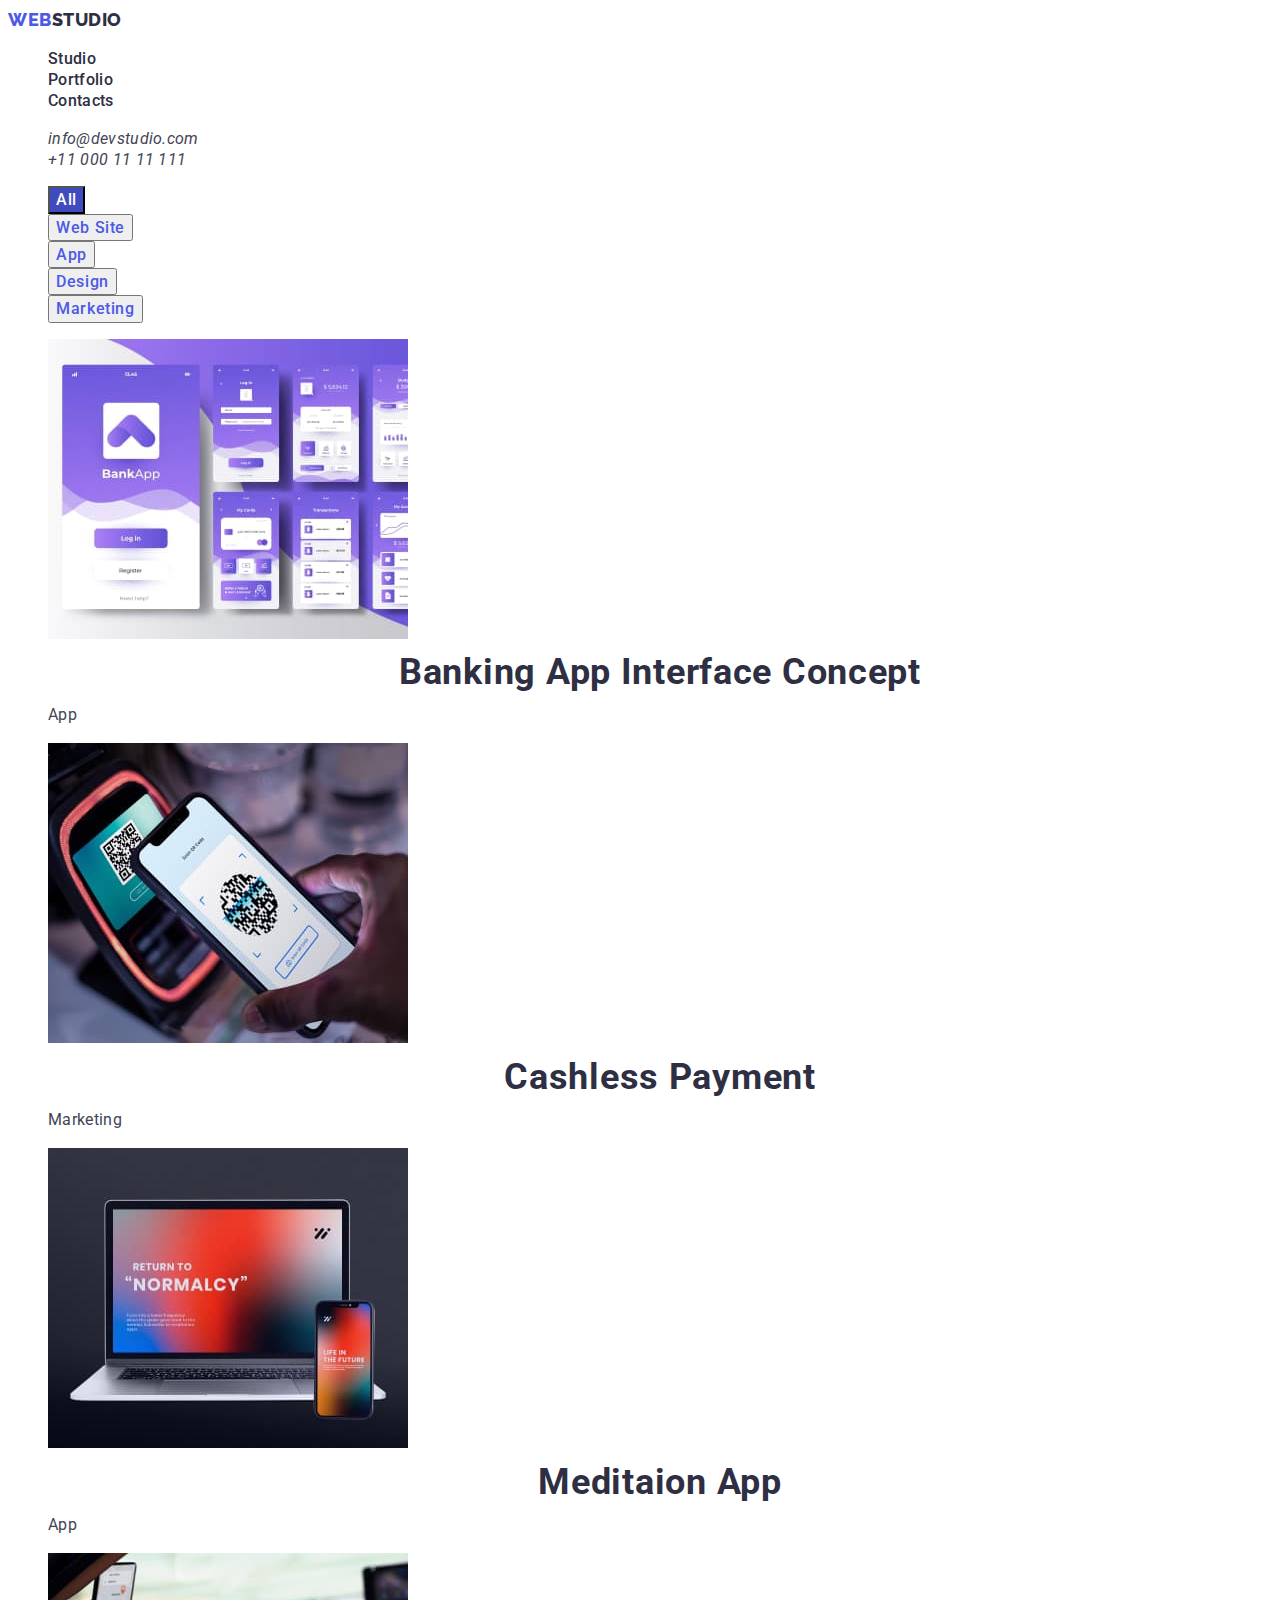
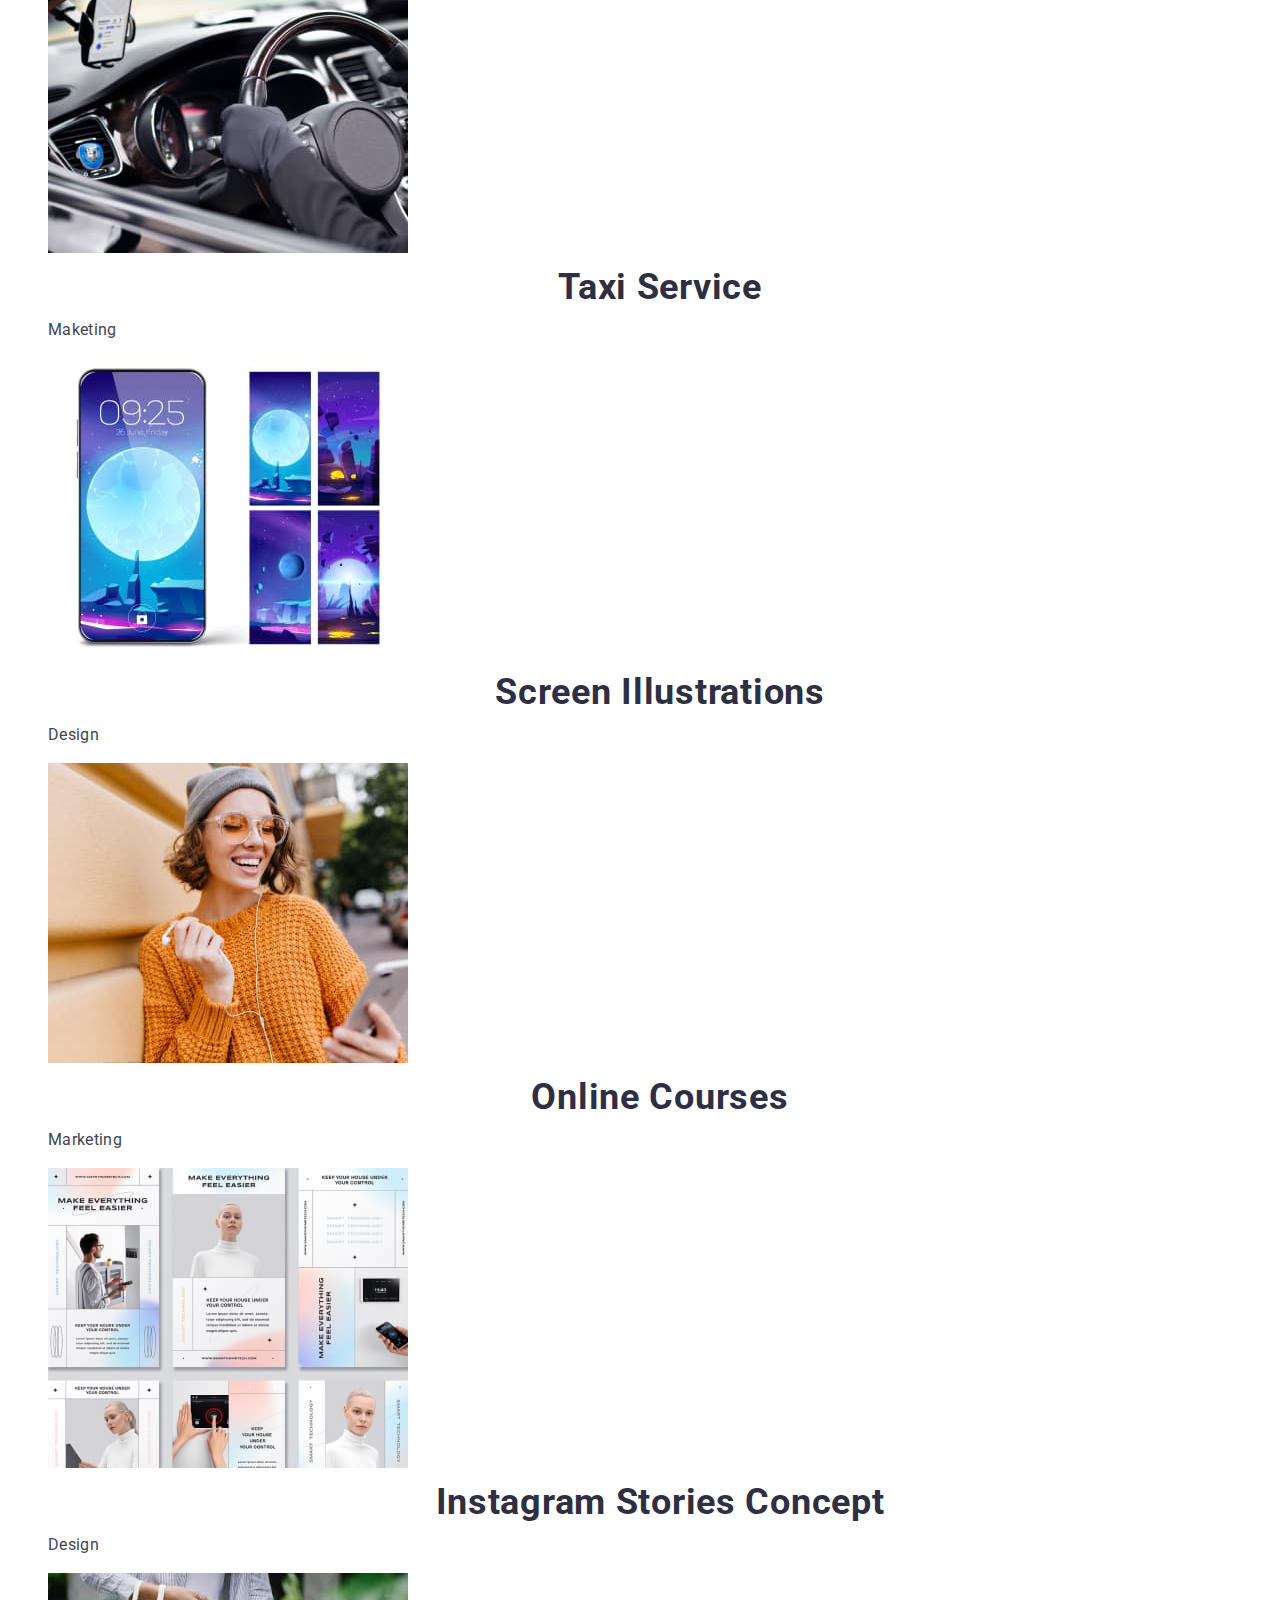
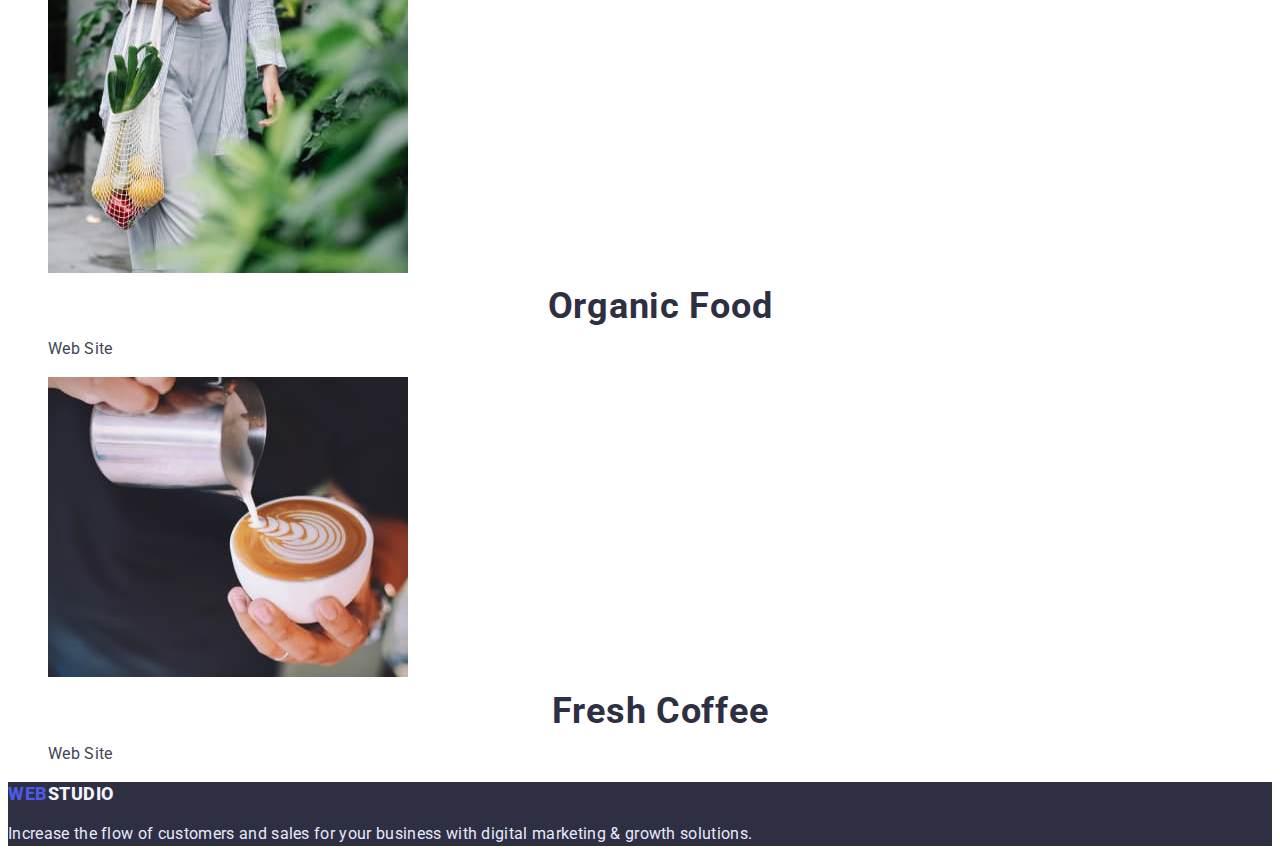
==== portfolio.html @ 2606a3cd "portfolio css" ====
<!DOCTYPE html>
<html lang="en">
<head>
    <meta charset="UTF-8">
    <meta http-equiv="X-UA-Compatible" content="IE=edge">
    <meta name="viewport" content="width=device-width, initial-scale=1.0">
    <link rel="preconnect" href="https://fonts.googleapis.com"> <link rel="preconnect" href="https://fonts.gstatic.com" crossorigin>
    <link href="https://fonts.googleapis.com/css2?family=Raleway:wght@800&family=Roboto:wght@400;500;700;900&display=swap" rel="stylesheet">
    <link rel="stylesheet" href="./css/styles.css">
    <title>Portfolio</title>
</head>
<body>
    <header class="header">
        <a href="./index.html" class="logo"><span class="accent">Web</span>Studio</a>
        <nav>
            <ul class="list">
                <li><a href="./index.html" class="header-nav">Studio</a></li>
                <li><a href="./portfolio.html" class="header-nav">Portfolio</a></li>
                <li><a href="./images/Contacts.jpg" class="header-nav">Contacts</a></li>
            </ul>
        </nav>
        <address>
            <ul class="list">
                <li><a href="mailto:info@devstudio.com" class="header-mail">info@devstudio.com</a></li>
                <li><a href="tel:+11(000)1111111" class="header-tel">+11 000 11 11 111</a></li>
            </ul>
        </address>
    </header>
    <main>
        <section class="hero">
            <h1 class="visually-hidden"> Portfolio of Webstudio </h1>
            <ul class="hero-list list">
                <li class="hero-item"><button type="button" class="list-button primary">All</button></li>
                <li class="hero-item"><button type="button" class="list-button">Web Site</button></li>
                <li class="hero-item"><button type="button" class="list-button">App</button></li>
                <li class="hero-item"><button type="button" class="list-button">Design</button></li>
                <li class="hero-item"><button type="button" class="list-button">Marketing</button></li>
            </ul>
            <ul class="services-list list">
                <li>
                    <img src="./images/banking.jpg" alt="Banking App" width="360">
                    <h2 class="services-title">Banking App Interface Concept</h2>
                    <p class="services-text">App</p>
                </li>
                <li>
                    <img src="./images/cashless.jpg" alt="Cashless Pay" width="360">
                    <h2 class="services-title">Cashless Payment</h2>
                    <p class="services-text">Marketing</p>
                </li>
                <li>
                    <img src="./images/meditaion.jpg" alt="Meditaion Application" width="360">
                    <h2 class="services-title">Meditaion App</h2>
                    <p class="services-text">App</p>
                </li>
                <li>
                    <img src="./images/taxi.jpg" alt="Taxi Serv" width="360">
                    <h2 class="services-title">Taxi Service</h2>
                    <p class="services-text">Maketing</p>
                </li>
                <li>
                    <img src="./images/screen.jpg" alt="Screen Pics" width="360">
                    <h2 class="services-title">Screen Illustrations</h2>
                    <p class="services-text">Design</p>
                </li>
                <li>
                    <img src="./images/online.jpg" alt="Online Courses" width="360">
                    <h2 class="services-title">Online Courses</h2>
                    <p class="services-text">Marketing</p>
                </li>
                <li>
                    <img src="./images/instagram.jpg" alt="Instagram Stories" width="360">
                    <h2 class="services-title">Instagram Stories Concept</h2>
                    <p class="services-text">Design</p>
                </li>
                <li>
                    <img src="./images/organic.jpg" alt="Organic Eat" width="360">
                    <h2 class="services-title">Organic Food</h2>
                    <p class="services-text">Web Site</p>
                </li>
                <li>
                    <img src="./images/fresh.jpg" alt="Hot Beverage" width="360">
                    <h2 class="services-title">Fresh Coffee</h2>
                    <p class="services-text">Web Site</p>
                </li>
            </ul>
        </section>
    </main>
    <footer class="footer">
        <a href="./index.html" class="logo-footer"><span class="accent">Web</span>Studio</a>
        <p class="footer-paragraph">Increase the flow of customers and sales for your business with digital marketing & growth solutions.</p>
    </footer>
</body>
</html>
---- css/styles.css ----
:root {
    --primary-text-color:#2E2F42;
    --title-text-color:#E7E9FC;
    --accent-color: #4D5AE5
}
body {font-family: 'Roboto', sans-serif;
    color: var(--primary-text-color);

}
/*Header*/
.logo {
    font-family: 'Raleway';
    font-style: normal;
    font-weight: 800;
    font-size: 18px;
    line-height: 1.33;
    letter-spacing: 0.03em;
    text-transform: uppercase;
    color:var(--primary-text-color);
}

.accent{
    color: var(--accent-color);
}

.logo {
    text-decoration: none;
}


.header-nav:hover, .header-nav:focus {
    color: var(--accent-color);
}

.header-nav {
    text-decoration: none;
}


.header-mail {
    text-decoration: none;
}

.header-mail:hover {
    color: #404BBF;
    ;
}

.header-tel{
    text-decoration: none;
}

.list {
    list-style: none;
}

.header-nav {
font-weight: 500;
font-size: 16px;
line-height: 1.33;
letter-spacing: 0.02em;
color: #2E2F42;
}

.header-mail {
    font-weight: 400;
    font-size: 16px;
    line-height: 1.33;
    letter-spacing: 0.02em;
    color: #434455;
}

.header-tel {
    font-weight: 400;
    font-size: 16px;
    line-height: 1.33;
    letter-spacing: 0.02em;
    color: #434455;
}

.list-button{
font-family: inherit;
font-weight: 500;
font-size: 16px;
line-height: 1.33;
letter-spacing: 0.04em;
color: var(--accent-color);
cursor: pointer;
}

.list-button.primary{
    color:#FFFFFF;
    background-color: #404BBF;
}

/*Section*/
.visually-hidden{
    position: absolute;
   white-space: nowrap;
   width: 1px;
   height: 1px;
   overflow: hidden;
   border: 0;
   padding: 0;
   clip: rect(0 0 0 0);
   clip-path: inset(50%);
   margin: -1px;
}

.services-title {
font-weight: 500;
font-size: 20px;
line-height: 1.2;
letter-spacing: 0.02em;
color: #2E2F42;
}

.services-text {
    font-size: 16px;
    line-height: 1.5;
    letter-spacing: 0.02em;
    color: #434455;
}

/*Footer*/
.footer {
background-color: #2E2F42;
}

.footer-paragraph {
font-size: 16px;
line-height: 1.5;
letter-spacing: 0.02em;
color: #E7E9FC;
}

.logo-footer{
    font-weight: 800;
    font-size: 18px;
    line-height: 1.33;
    letter-spacing: 0.03em;
    text-transform: uppercase;
    color:#F4F4FD;
}

.logo-footer{
    text-decoration: none;
}

.accent{
    color: var(--accent-color);
}

/*Main Page*/

.hero-title {
font-weight: 700;
font-size: 56px;
line-height: 1.07;
text-align: center;
letter-spacing: 0.02em;
color: #FFFFFF;
background-color: var(--primary-text-color);
}

.hero-button{
font-weight: 500;
font-size: 16px;
line-height: 1.5;
display: flex;
align-items: center;
letter-spacing: 0.04em;
color: #FFFFFF;
background-color: var(--accent-color);
cursor: pointer;
}

.hero-button:hover, .hero-button:focus{
    background-color: #404BBF;
}

.hero-sub-title{
    font-weight: 500;
    font-size: 20px;
    line-height: 1.2;
    letter-spacing: 0.02em;
}

.paragraph-title{
font-weight: 400;
font-size: 16px;
line-height: 1.5;
letter-spacing: 0.02em;
color: #434455;
}

.services-title {
font-weight: 700;
font-size: 36px;
line-height: 1.11px;
text-align: center;
letter-spacing: 0.02em;
text-transform: capitalize;
}

.team-title{
font-weight: 700;
font-size: 36px;
line-height: 1.11;
text-align: center;
letter-spacing: 0.02em;
text-transform: capitalize;
}

.team-list{
    background-color: #F4F4FD;
}

.team-item {
font-weight: 500;
font-size: 20px;
line-height: 1.2;
letter-spacing: 0.02em;
}

.team-position{
font-weight: 400;
font-size: 16px;
line-height: 1,5;
letter-spacing: 0.02em;
color: #434455;
}
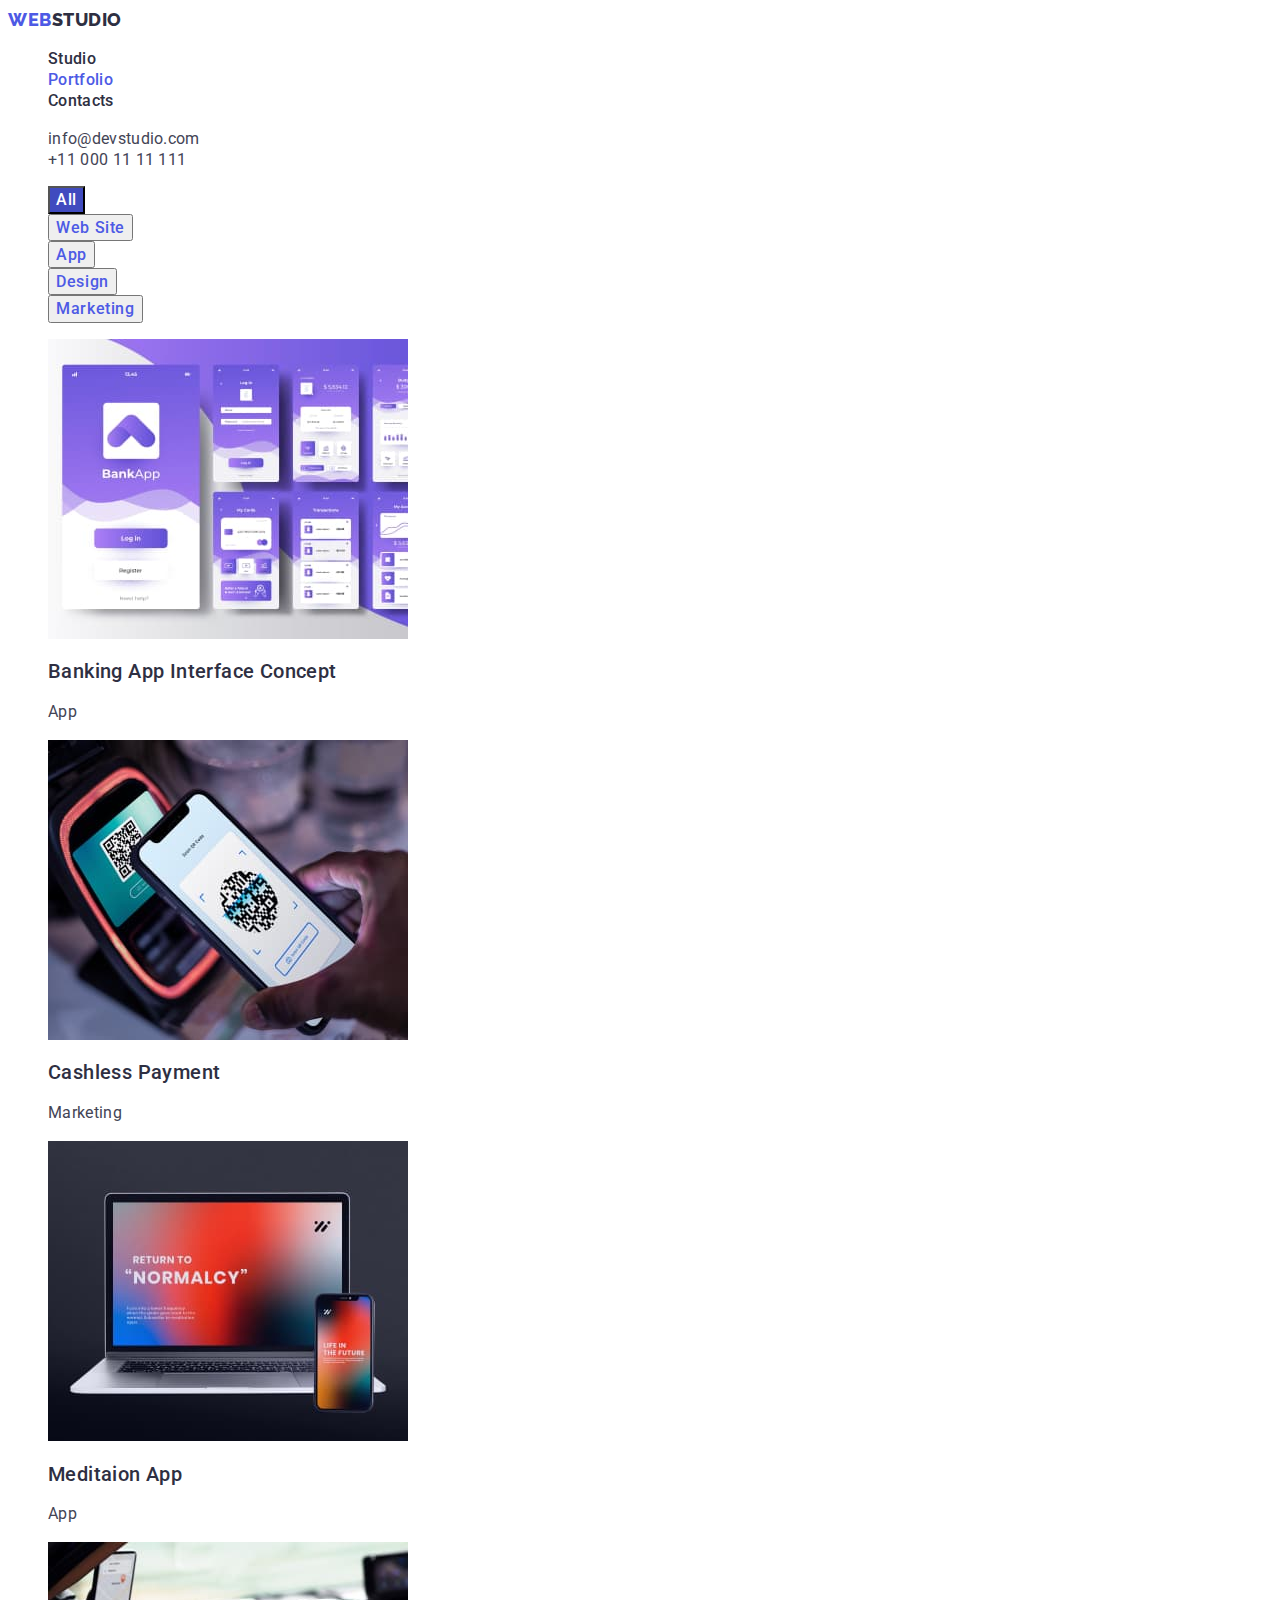
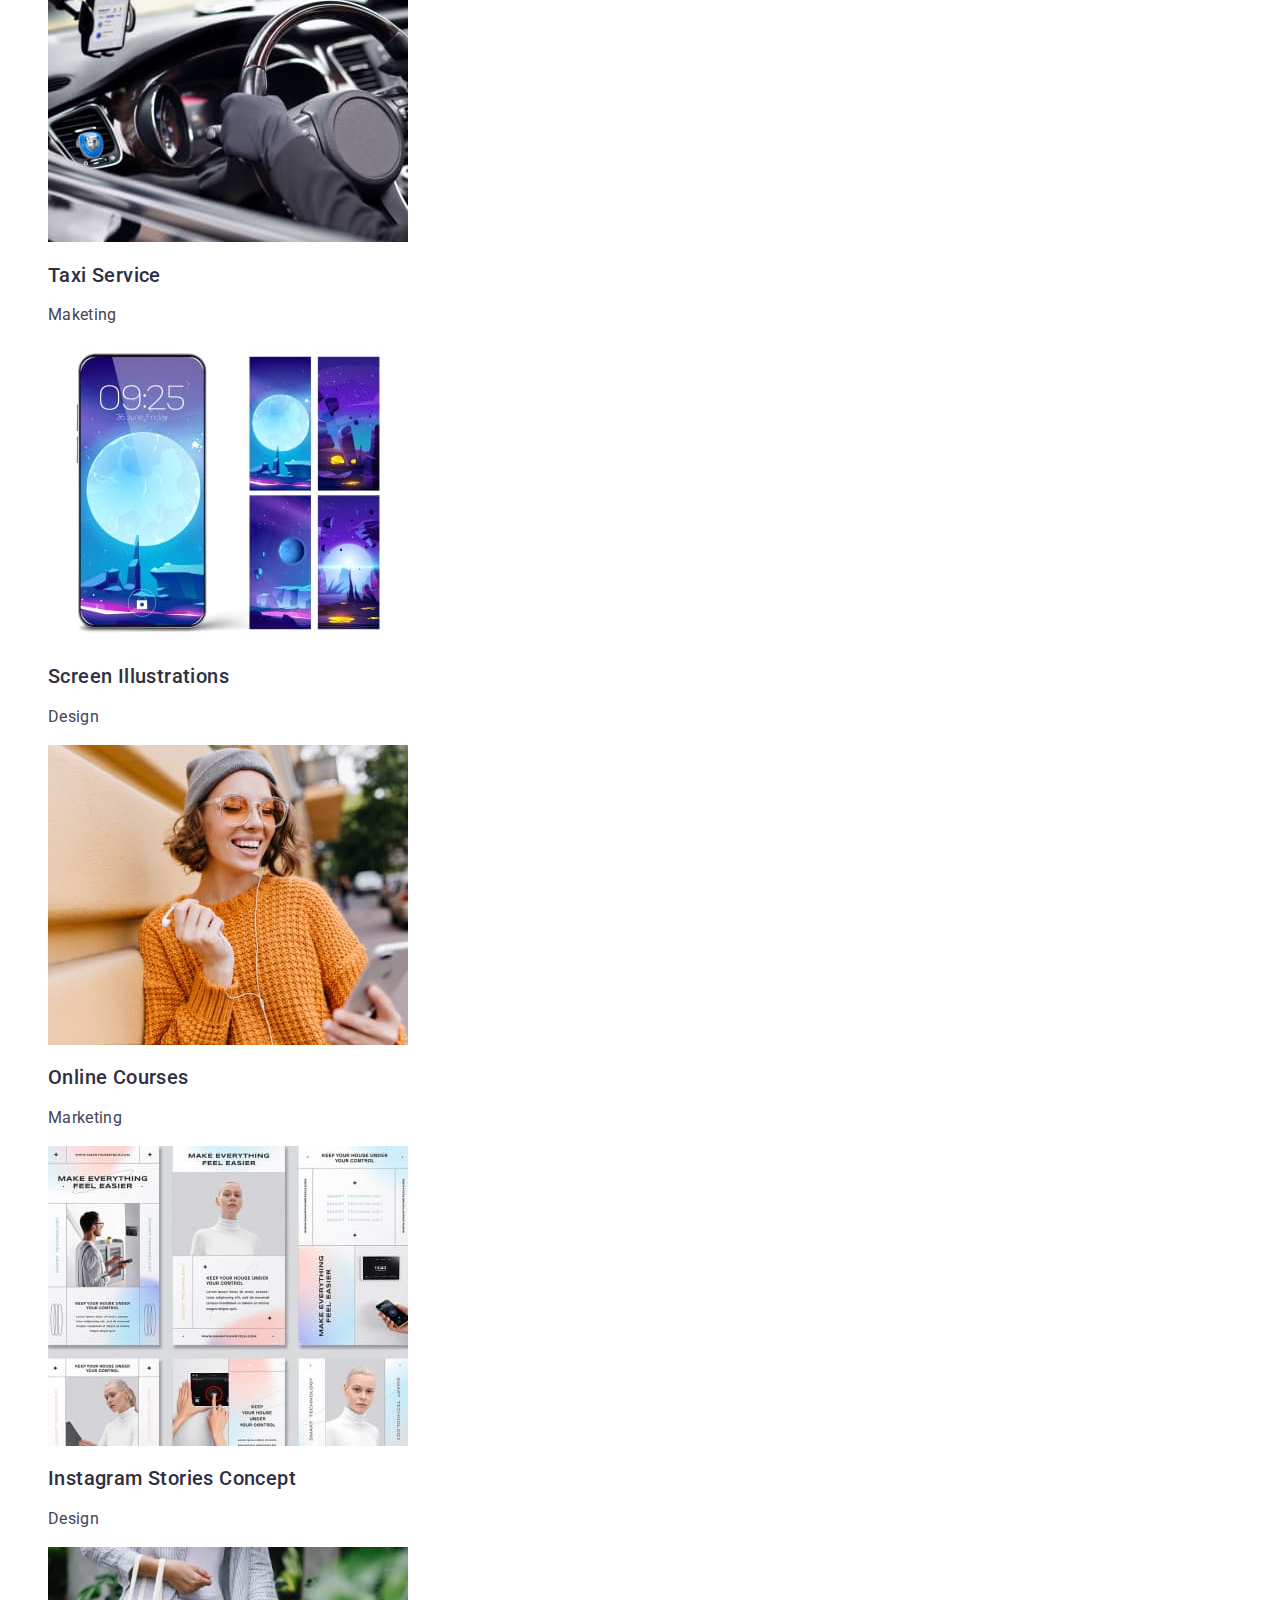
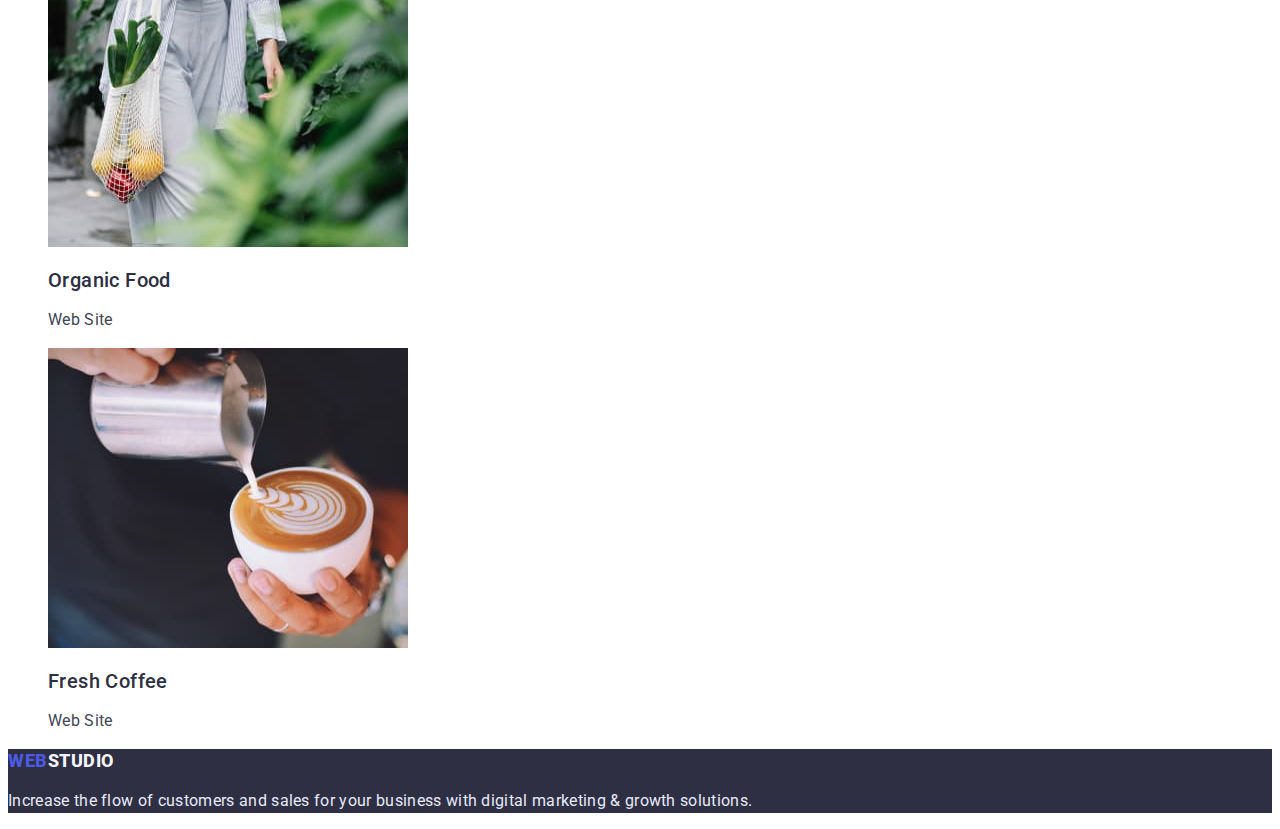
==== commit aa8885b8: "css upgraded" ====
--- a/portfolio.html
+++ b/portfolio.html
@@ -15,7 +15,7 @@
         <nav>
             <ul class="list">
                 <li><a href="./index.html" class="header-nav">Studio</a></li>
-                <li><a href="./portfolio.html" class="header-nav">Portfolio</a></li>
+                <li><a href="./portfolio.html" class="header-nav current">Portfolio</a></li>
                 <li><a href="./images/Contacts.jpg" class="header-nav">Contacts</a></li>
             </ul>
         </nav>
--- a/css/styles.css
+++ b/css/styles.css
@@ -1,7 +1,12 @@
 :root {
     --primary-text-color:#2E2F42;
     --title-text-color:#E7E9FC;
-    --accent-color: #4D5AE5
+    --accent-color: #4D5AE5;
+    --paragraph-text-color: #434455;
+    --primary-button-color: #404BBF;
+    --hero-text-color: #FFFFFF;
+    --team-background-color: #F4F4FD;
+
 }
 body {font-family: 'Roboto', sans-serif;
     color: var(--primary-text-color);
@@ -41,8 +46,8 @@
     text-decoration: none;
 }
 
-.header-mail:hover {
-    color: #404BBF;
+.header-mail:hover, .header-mail:focus {
+    color: var(--accent-color);
     ;
 }
 
@@ -59,23 +64,27 @@
 font-size: 16px;
 line-height: 1.33;
 letter-spacing: 0.02em;
-color: #2E2F42;
+color:var(--primary-text-color);
+}
+
+.header-nav.current{
+    color: var(--accent-color);
 }
 
 .header-mail {
-    font-weight: 400;
+    font-style: normal;
     font-size: 16px;
     line-height: 1.33;
     letter-spacing: 0.02em;
-    color: #434455;
+    color: var(--paragraph-text-color);
 }
 
 .header-tel {
-    font-weight: 400;
+    font-style: normal;
     font-size: 16px;
     line-height: 1.33;
     letter-spacing: 0.02em;
-    color: #434455;
+    color: var(--paragraph-text-color);
 }
 
 .list-button{
@@ -88,10 +97,17 @@
 cursor: pointer;
 }
 
+.list-button:hover, .list-button:focus{
+    background-color: var(--accent-color);
+    color:var(--hero-text-color) ;
+}
+
 .list-button.primary{
-    color:#FFFFFF;
-    background-color: #404BBF;
-}
+    color:var(--hero-text-color);
+    background-color: var(--primary-button-color);
+}
+
+
 
 /*Section*/
 .visually-hidden{
@@ -112,26 +128,26 @@
 font-size: 20px;
 line-height: 1.2;
 letter-spacing: 0.02em;
-color: #2E2F42;
+color:var(--primary-text-color);
 }
 
 .services-text {
     font-size: 16px;
     line-height: 1.5;
     letter-spacing: 0.02em;
-    color: #434455;
+    color: var(--paragraph-text-color);
 }
 
 /*Footer*/
 .footer {
-background-color: #2E2F42;
+background-color: var(--primary-text-color);
 }
 
 .footer-paragraph {
 font-size: 16px;
 line-height: 1.5;
 letter-spacing: 0.02em;
-color: #E7E9FC;
+color: var(--title-text-color);
 }
 
 .logo-footer{
@@ -140,7 +156,7 @@
     line-height: 1.33;
     letter-spacing: 0.03em;
     text-transform: uppercase;
-    color:#F4F4FD;
+    color:var(--team-background-color);
 }
 
 .logo-footer{
@@ -153,30 +169,30 @@
 
 /*Main Page*/
 
-.hero-title {
-font-weight: 700;
-font-size: 56px;
+.hero-title
+{font-size: 56px;
 line-height: 1.07;
 text-align: center;
 letter-spacing: 0.02em;
-color: #FFFFFF;
+color: var(--hero-text-color);
 background-color: var(--primary-text-color);
 }
 
 .hero-button{
+font-family: inherit;
 font-weight: 500;
 font-size: 16px;
 line-height: 1.5;
 display: flex;
 align-items: center;
 letter-spacing: 0.04em;
-color: #FFFFFF;
+color: var(--hero-text-color);
 background-color: var(--accent-color);
 cursor: pointer;
 }
 
 .hero-button:hover, .hero-button:focus{
-    background-color: #404BBF;
+    background-color: var(--primary-button-color);
 }
 
 .hero-sub-title{
@@ -191,20 +207,19 @@
 font-size: 16px;
 line-height: 1.5;
 letter-spacing: 0.02em;
-color: #434455;
+color: var(--paragraph-text-color);
 }
 
 .services-title {
-font-weight: 700;
-font-size: 36px;
-line-height: 1.11px;
-text-align: center;
-letter-spacing: 0.02em;
-text-transform: capitalize;
+    font-weight: 500;
+    font-size: 20px;
+    line-height: 1.2;
+    letter-spacing: 0.02em;
+    color: var(--primary-text-color);
 }
 
 .team-title{
-font-weight: 700;
+
 font-size: 36px;
 line-height: 1.11;
 text-align: center;
@@ -213,7 +228,7 @@
 }
 
 .team-list{
-    background-color: #F4F4FD;
+    background-color: var(--team-background-color);
 }
 
 .team-item {
@@ -224,9 +239,9 @@
 }
 
 .team-position{
-font-weight: 400;
+
 font-size: 16px;
 line-height: 1,5;
 letter-spacing: 0.02em;
-color: #434455;
+color: var(--paragraph-text-color);
 }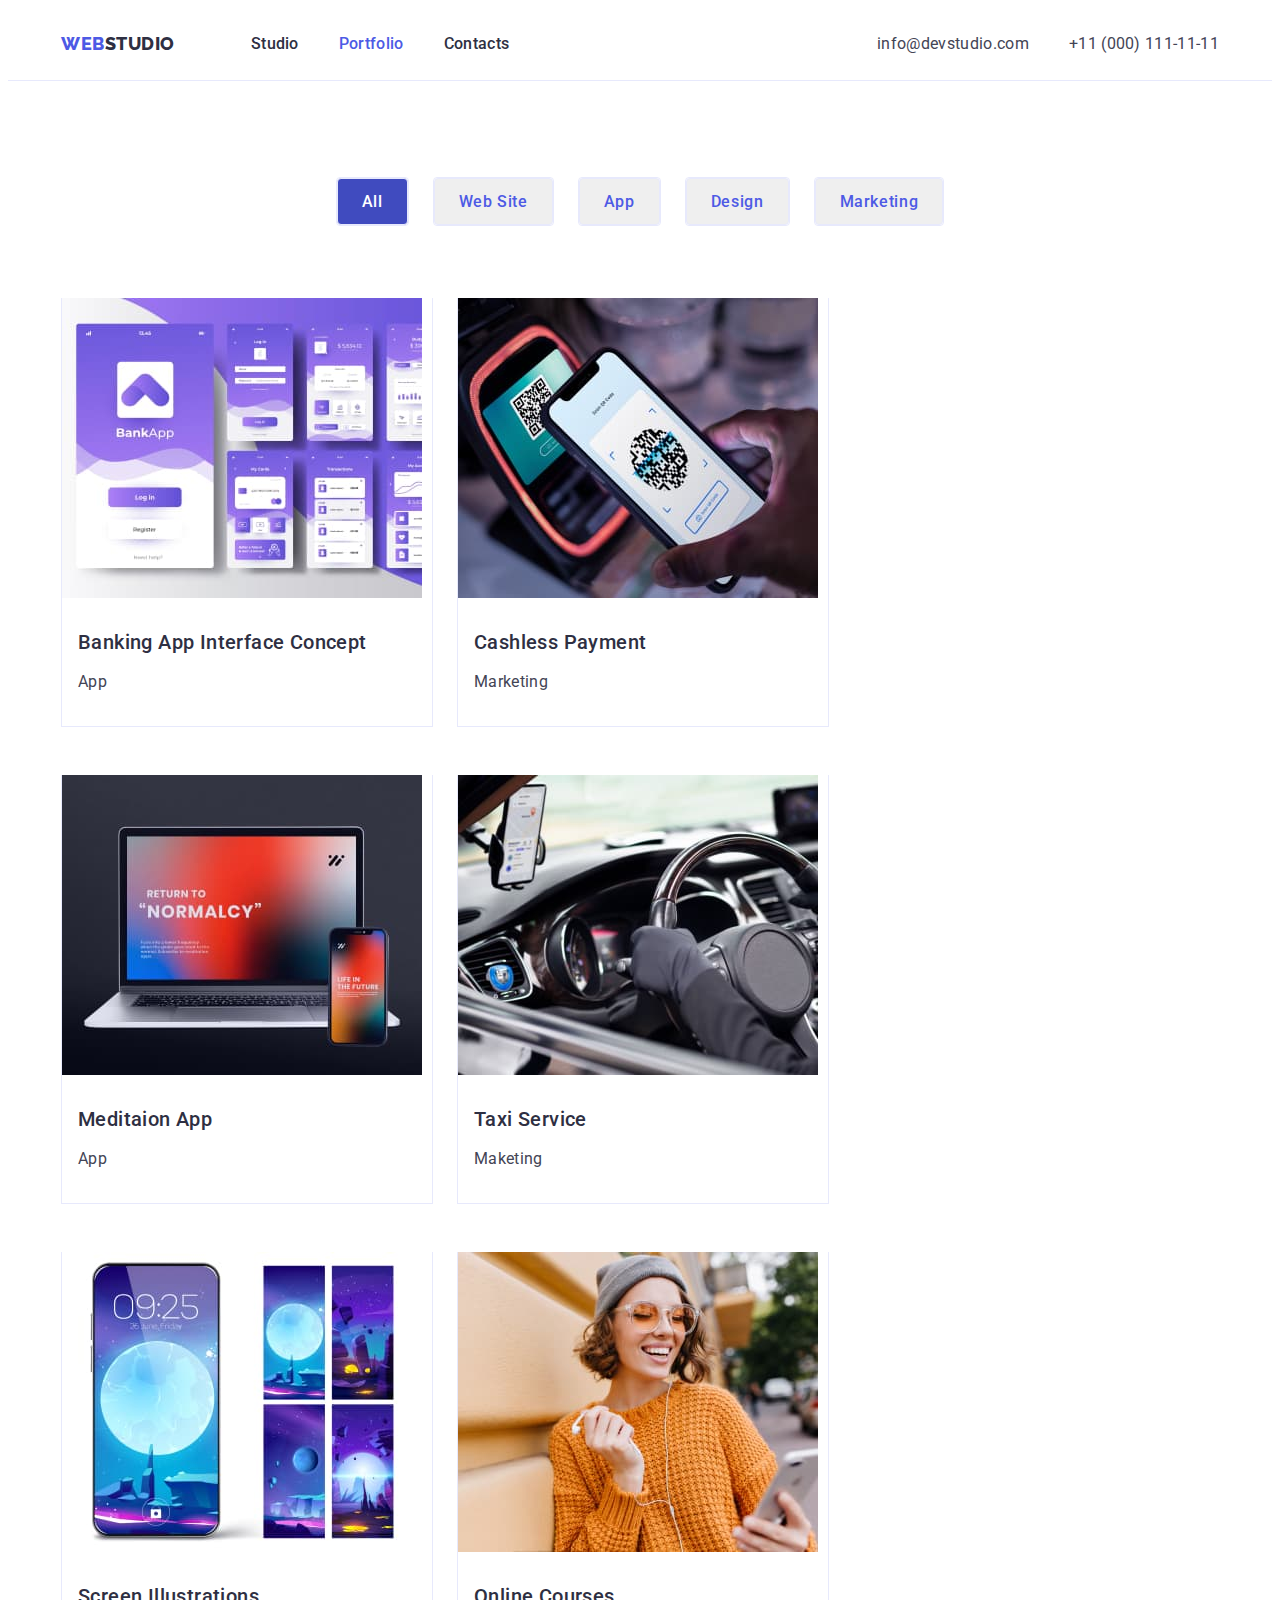
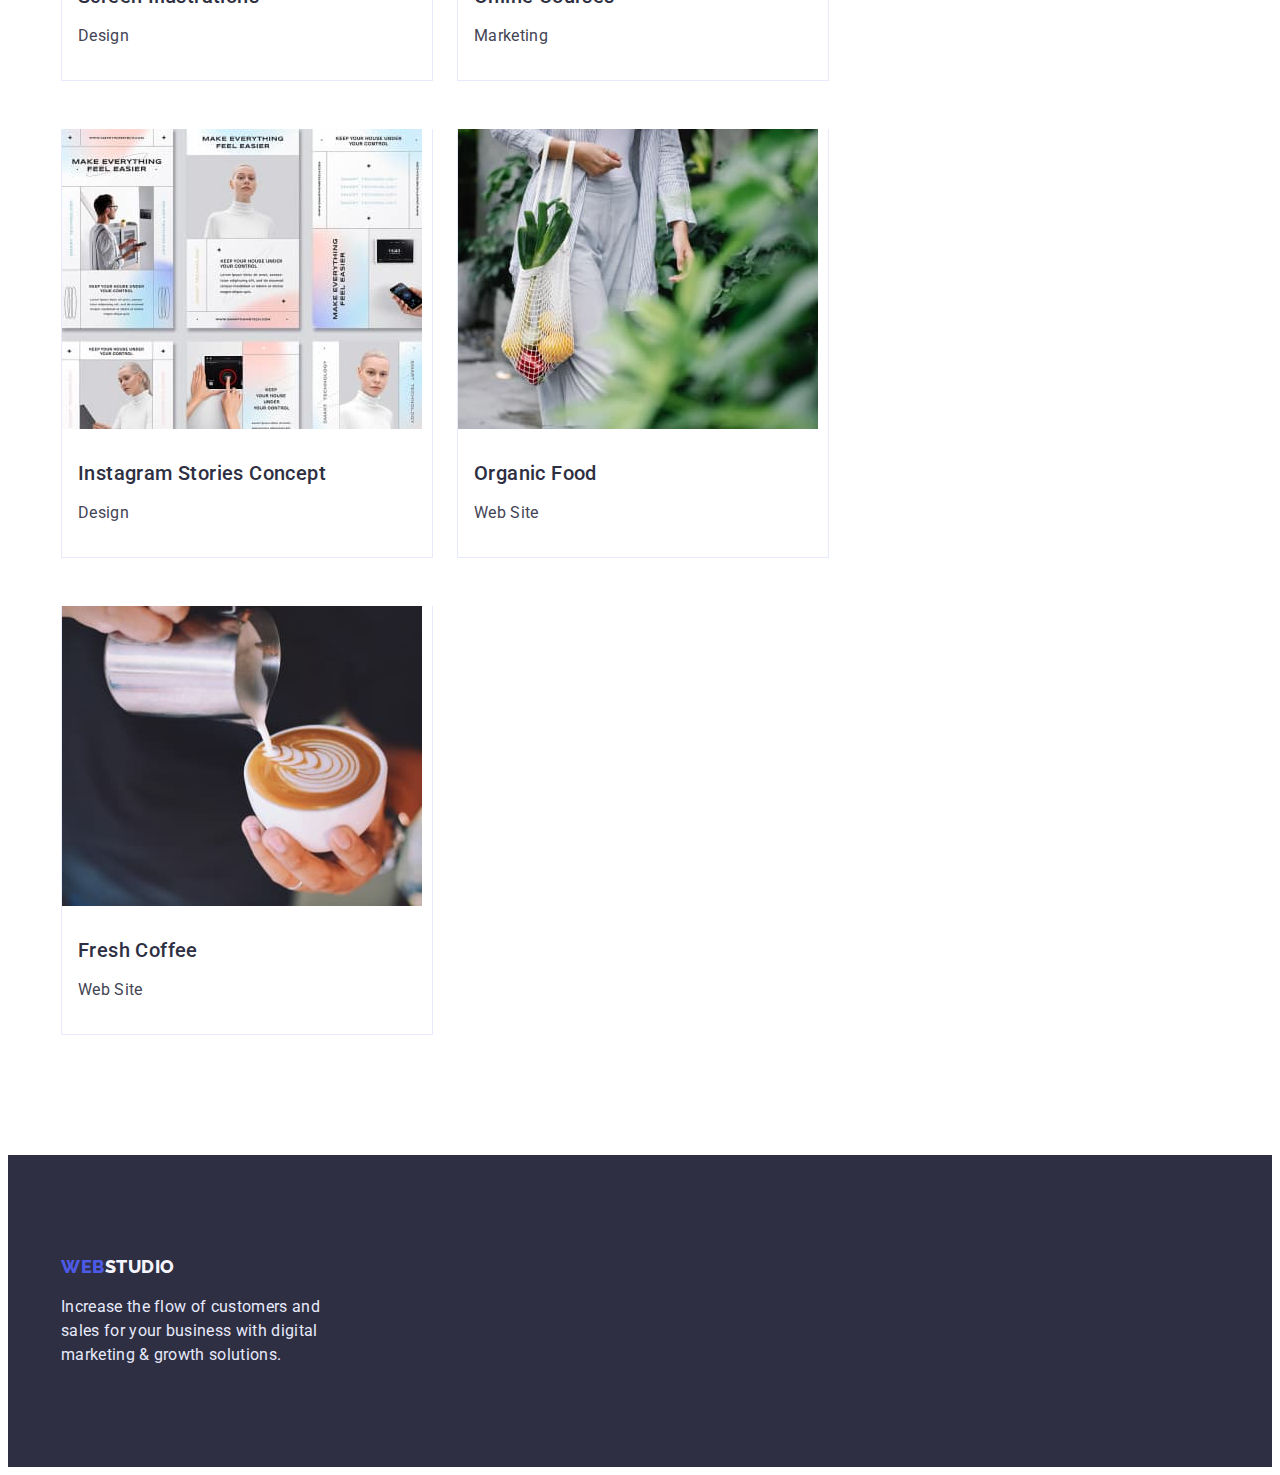
==== commit 1d7ab195: "updated sizes 2.0" ====
--- a/portfolio.html
+++ b/portfolio.html
@@ -6,28 +6,32 @@
     <meta name="viewport" content="width=device-width, initial-scale=1.0">
     <link rel="preconnect" href="https://fonts.googleapis.com"> <link rel="preconnect" href="https://fonts.gstatic.com" crossorigin>
     <link href="https://fonts.googleapis.com/css2?family=Raleway:wght@800&family=Roboto:wght@400;500;700;900&display=swap" rel="stylesheet">
+    <link rel="stylesheet" href="https://cdnjs.cloudflare.com/ajax/libs/modern-normalize/1.1.0/modern-normalize.min.css" integrity="sha512-wpPYUAdjBVSE4KJnH1VR1HeZfpl1ub8YT/NKx4PuQ5NmX2tKuGu6U/JRp5y+Y8XG2tV+wKQpNHVUX03MfMFn9Q==" crossorigin="anonymous" referrerpolicy="no-referrer" />
     <link rel="stylesheet" href="./css/styles.css">
     <title>Portfolio</title>
 </head>
 <body>
     <header class="header">
+        <div class="container container-nav">
         <a href="./index.html" class="logo"><span class="accent">Web</span>Studio</a>
-        <nav>
-            <ul class="list">
+        <nav class="header-navigation">
+            <ul class="list nav-list">
                 <li><a href="./index.html" class="header-nav">Studio</a></li>
                 <li><a href="./portfolio.html" class="header-nav current">Portfolio</a></li>
                 <li><a href="./images/Contacts.jpg" class="header-nav">Contacts</a></li>
             </ul>
         </nav>
         <address>
-            <ul class="list">
+            <ul class="list address-list">
                 <li><a href="mailto:info@devstudio.com" class="header-mail">info@devstudio.com</a></li>
-                <li><a href="tel:+11(000)1111111" class="header-tel">+11 000 11 11 111</a></li>
+                <li><a href="tel:+11(000)1111111" class="header-tel">+11 (000) 111-11-11</a></li>
             </ul>
         </address>
+        </div>
     </header>
     <main>
         <section class="hero">
+            <div class="container">
             <h1 class="visually-hidden"> Portfolio of Webstudio </h1>
             <ul class="hero-list list">
                 <li class="hero-item"><button type="button" class="list-button primary">All</button></li>
@@ -37,57 +41,80 @@
                 <li class="hero-item"><button type="button" class="list-button">Marketing</button></li>
             </ul>
             <ul class="services-list list">
-                <li>
+                <li class="services-item">
                     <img src="./images/banking.jpg" alt="Banking App" width="360">
-                    <h2 class="services-title">Banking App Interface Concept</h2>
+                    <div class="services-list-wrap">
+                    <h2 class="range-list-title">Banking App Interface Concept</h2>
                     <p class="services-text">App</p>
+                    </div>
                 </li>
-                <li>
+                <li class="services-item">
                     <img src="./images/cashless.jpg" alt="Cashless Pay" width="360">
-                    <h2 class="services-title">Cashless Payment</h2>
+                    <div class="services-list-wrap">
+                    <h2 class="range-list-title">Cashless Payment</h2>
                     <p class="services-text">Marketing</p>
+                    </div>
                 </li>
-                <li>
+                <li class="services-item">
                     <img src="./images/meditaion.jpg" alt="Meditaion Application" width="360">
-                    <h2 class="services-title">Meditaion App</h2>
+                    <div class="services-list-wrap">
+                    <h2 class="range-list-title">Meditaion App</h2>
                     <p class="services-text">App</p>
+                    </div>
+                </li >
+                <li class="services-item">
+                    <img src="./images/taxi.jpg" alt="Taxi Serv" width="360">
+                    <div class="services-list-wrap">
+                    <h2 class="range-list-title">Taxi Service</h2>
+                    <p class="services-text">Maketing</p>
+                    </div>
                 </li>
-                <li>
-                    <img src="./images/taxi.jpg" alt="Taxi Serv" width="360">
-                    <h2 class="services-title">Taxi Service</h2>
-                    <p class="services-text">Maketing</p>
+                <li class="services-item">
+                    <img src="./images/screen.jpg" alt="Screen Pics" width="360">
+                    <div class="services-list-wrap">
+                    <h2 class="range-list-title">Screen Illustrations</h2>
+                    <p class="services-text">Design</p>
+                    </div>
                 </li>
-                <li>
-                    <img src="./images/screen.jpg" alt="Screen Pics" width="360">
-                    <h2 class="services-title">Screen Illustrations</h2>
+                <li class="services-item">
+                    <img src="./images/online.jpg" alt="Online Courses" width="360">
+                    <div class="services-list-wrap">
+                    <h2 class="range-list-title">Online Courses</h2>
+                    <p class="services-text">Marketing</p>
+                    </div>
+                </li>
+                <li class="services-item">
+                    <img src="./images/instagram.jpg" alt="Instagram Stories" width="360">
+                    <div class="services-list-wrap">
+                    <h2 class="range-list-title">Instagram Stories Concept</h2>
                     <p class="services-text">Design</p>
+                    </div>
                 </li>
-                <li>
-                    <img src="./images/online.jpg" alt="Online Courses" width="360">
-                    <h2 class="services-title">Online Courses</h2>
-                    <p class="services-text">Marketing</p>
+                <li class="services-item">
+                    <img src="./images/organic.jpg" alt="Organic Eat" width="360">
+                    <div class="services-list-wrap">
+                    <h2 class="range-list-title">Organic Food</h2>
+                    <p class="services-text">Web Site</p>
+                    </div>
                 </li>
-                <li>
-                    <img src="./images/instagram.jpg" alt="Instagram Stories" width="360">
-                    <h2 class="services-title">Instagram Stories Concept</h2>
-                    <p class="services-text">Design</p>
+                <li class="services-item">
+                    <img src="./images/fresh.jpg" alt="Hot Beverage" width="360">
+                    <div class="services-list-wrap">
+                    <h2 class="range-list-title">Fresh Coffee</h2>
+                    <p class="services-text">Web Site</p>
+                    </div>
                 </li>
-                <li>
-                    <img src="./images/organic.jpg" alt="Organic Eat" width="360">
-                    <h2 class="services-title">Organic Food</h2>
-                    <p class="services-text">Web Site</p>
-                </li>
-                <li>
-                    <img src="./images/fresh.jpg" alt="Hot Beverage" width="360">
-                    <h2 class="services-title">Fresh Coffee</h2>
-                    <p class="services-text">Web Site</p>
-                </li>
+            </div>
             </ul>
         </section>
     </main>
     <footer class="footer">
+        <div class="container">
+          <div class="footer-wrap">
         <a href="./index.html" class="logo-footer"><span class="accent">Web</span>Studio</a>
         <p class="footer-paragraph">Increase the flow of customers and sales for your business with digital marketing & growth solutions.</p>
+    </div>  
+        </div>
     </footer>
 </body>
 </html>--- a/css/styles.css
+++ b/css/styles.css
@@ -22,6 +22,7 @@
     letter-spacing: 0.03em;
     text-transform: uppercase;
     color:var(--primary-text-color);
+    margin-right: 76px;
 }
 
 .accent{
@@ -48,7 +49,7 @@
 
 .header-mail:hover, .header-mail:focus {
     color: var(--accent-color);
-    ;
+
 }
 
 .header-tel{
@@ -57,6 +58,17 @@
 
 .list {
     list-style: none;
+}
+
+.nav-list {
+    display: flex;
+    gap: 40px;
+}
+
+.header-navigation {
+    display: flex;
+    margin-right: auto;
+    align-items: center;
 }
 
 .header-nav {
@@ -65,6 +77,7 @@
 line-height: 1.33;
 letter-spacing: 0.02em;
 color:var(--primary-text-color);
+
 }
 
 .header-nav.current{
@@ -95,16 +108,21 @@
 letter-spacing: 0.04em;
 color: var(--accent-color);
 cursor: pointer;
+padding: 12px 24px;
+border: 1px solid #E7E9FC;
+border-radius: 4px;
 }
 
 .list-button:hover, .list-button:focus{
     background-color: var(--accent-color);
     color:var(--hero-text-color) ;
+    padding: 12px 24px;
 }
 
 .list-button.primary{
     color:var(--hero-text-color);
     background-color: var(--primary-button-color);
+    padding: 12px 24px;
 }
 
 
@@ -123,12 +141,13 @@
    margin: -1px;
 }
 
-.services-title {
+.range-list-title {
 font-weight: 500;
 font-size: 20px;
 line-height: 1.2;
 letter-spacing: 0.02em;
 color:var(--primary-text-color);
+margin-bottom: 8px;
 }
 
 .services-text {
@@ -136,27 +155,47 @@
     line-height: 1.5;
     letter-spacing: 0.02em;
     color: var(--paragraph-text-color);
-}
+    
+}
+
+.services-list {
+    display: flex;
+    flex-wrap: wrap;
+    column-gap: 24px;
+    row-gap: 48px;
+}
+
+.services-list-wrap {
+    display: flex;
+    flex-direction: column;
+    justify-content: center;
+    align-items: flex-start;
+    padding: 32px 16px;
+    gap: 8px;
+}
+
 
 /*Footer*/
-.footer {
-background-color: var(--primary-text-color);
-}
+
 
 .footer-paragraph {
 font-size: 16px;
 line-height: 1.5;
 letter-spacing: 0.02em;
 color: var(--title-text-color);
+padding-top: 16px;
+width: 264px;
 }
 
 .logo-footer{
+    font-family: 'Raleway', sans-serif ;
     font-weight: 800;
     font-size: 18px;
     line-height: 1.33;
     letter-spacing: 0.03em;
     text-transform: uppercase;
     color:var(--team-background-color);
+    margin-bottom: 16px;
 }
 
 .logo-footer{
@@ -176,6 +215,8 @@
 letter-spacing: 0.02em;
 color: var(--hero-text-color);
 background-color: var(--primary-text-color);
+width: 507px;
+margin: 0 auto;
 }
 
 .hero-button{
@@ -189,10 +230,24 @@
 color: var(--hero-text-color);
 background-color: var(--accent-color);
 cursor: pointer;
+margin:0 auto;
+margin-top: 48px;
+padding: 16px 32px;
+border-radius: 4px;
+border-color: var(--accent-color);
+border-right-color: var(--accent-color);
+}
+
+
+.section-title{
+    background-color: var(--primary-text-color);
+    padding-bottom: 188px;
+    padding-top: 188px;    
 }
 
 .hero-button:hover, .hero-button:focus{
     background-color: var(--primary-button-color);
+    border-color:  var(--primary-button-color);
 }
 
 .hero-sub-title{
@@ -200,22 +255,48 @@
     font-size: 20px;
     line-height: 1.2;
     letter-spacing: 0.02em;
+    margin-bottom: 8px;
+}
+
+.hero {
+    padding-top: 96px;
+    padding-bottom: 120px;
+}
+
+.hero-list {
+    margin-bottom: 72px;
+    display: flex;
+    align-items: flex-start;
+    gap: 24px;
+    justify-content: center;
+}
+
+.hero-item {
+    border: 1px solid #E7E9FC;
+    border-radius: 4px;
+
 }
 
 .paragraph-title{
-font-weight: 400;
-font-size: 16px;
-line-height: 1.5;
-letter-spacing: 0.02em;
-color: var(--paragraph-text-color);
-}
+    font-weight: 400;
+    font-size: 16px;
+    letter-spacing: 0.02em;
+    }
+
+   .paragraph-title-issue{
+    line-height: 1.5;
+    color:var(--paragraph-text-color)
+   }
+ 
 
 .services-title {
-    font-weight: 500;
-    font-size: 20px;
+    font-weight: 700;
+    font-size: 36px;
     line-height: 1.2;
     letter-spacing: 0.02em;
     color: var(--primary-text-color);
+    margin-bottom: 72px;
+    text-align: center;
 }
 
 .team-title{
@@ -225,23 +306,148 @@
 text-align: center;
 letter-spacing: 0.02em;
 text-transform: capitalize;
+
+margin-bottom: 72px;
+background-color: var(--team-background-color);
 }
 
 .team-list{
     background-color: var(--team-background-color);
-}
+    display: flex;
+    justify-content: center;
+    gap: 24px;
+}
+
 
 .team-item {
 font-weight: 500;
 font-size: 20px;
 line-height: 1.2;
 letter-spacing: 0.02em;
+margin-bottom: 8px;
 }
 
 .team-position{
 
 font-size: 16px;
-line-height: 1,5;
+line-height: 1.5;
 letter-spacing: 0.02em;
 color: var(--paragraph-text-color);
-}+
+}
+
+
+p, h1, h2, h3, h4, h5, h6 {
+    margin: 0;
+}
+
+ul {
+    margin: 0;
+    padding-left: 0;
+}
+
+.container {
+    width: 1158px;
+    padding-left: 15px;
+    padding-right: 15px;
+    margin: 0 auto;
+    
+}
+
+img {
+    display: block;
+    max-width: 100%;
+    height: auto;
+}
+
+
+.advantages-list {
+    display: flex;
+}
+
+.monitor-list{
+    display: flex;
+    gap: 24px;
+}
+
+
+.webstudio-items {
+    padding-top: 120px;
+    padding-bottom: 120px;
+}
+
+.services-section {
+    padding-bottom: 120px;
+}
+
+.container-nav {
+    display: flex;
+    align-items : center;
+    
+}
+.header {
+    border-bottom: 1px solid #E7E9FC;
+    padding-top: 24px;
+    padding-bottom: 24px;
+}
+
+.address-list {
+    display: flex;
+    align-items: center;
+    margin-right: auto;
+    gap: 40px;
+}
+
+
+.portfolio-images {
+    padding-top: 48px;
+    padding-left: 24px;
+    padding-right: 25px;
+    padding-bottom: 48px;
+}
+
+.services-item {
+    border-bottom: 1px solid #E7E9FC;
+    border-right: 1px solid #E7E9FC;
+    border-left: 1px solid #E7E9FC;
+    width: calc((100% - 48px) / 3);
+}
+
+.container-item{
+    margin-right: 24px;
+}
+
+.container-item:nth-child(3){
+    margin-right: 0;
+}
+
+.team-item-wrap {
+display: flex;
+flex-direction: column;
+justify-content: center;
+align-items: center;
+padding-top: 32px;
+padding-bottom: 32px;
+gap: 8px;
+border-radius: 0px 0px 4px 4px;
+box-shadow: 0px 1px 6px rgba(46, 47, 66, 0.08), 0px 1px 1px rgba(46, 47, 66, 0.16), 0px 2px 1px rgba(46, 47, 66, 0.08);
+    
+}
+
+.team-image-item{
+    background-color: #FFFFFF;
+}
+
+.team-section {
+    background-color: var(--team-background-color);
+    padding-top: 120px;
+    padding-bottom: 120px
+}
+
+
+
+.footer{
+    background-color: var(--primary-text-color);
+    padding-top: 100px;
+    padding-bottom: 100px;
+}
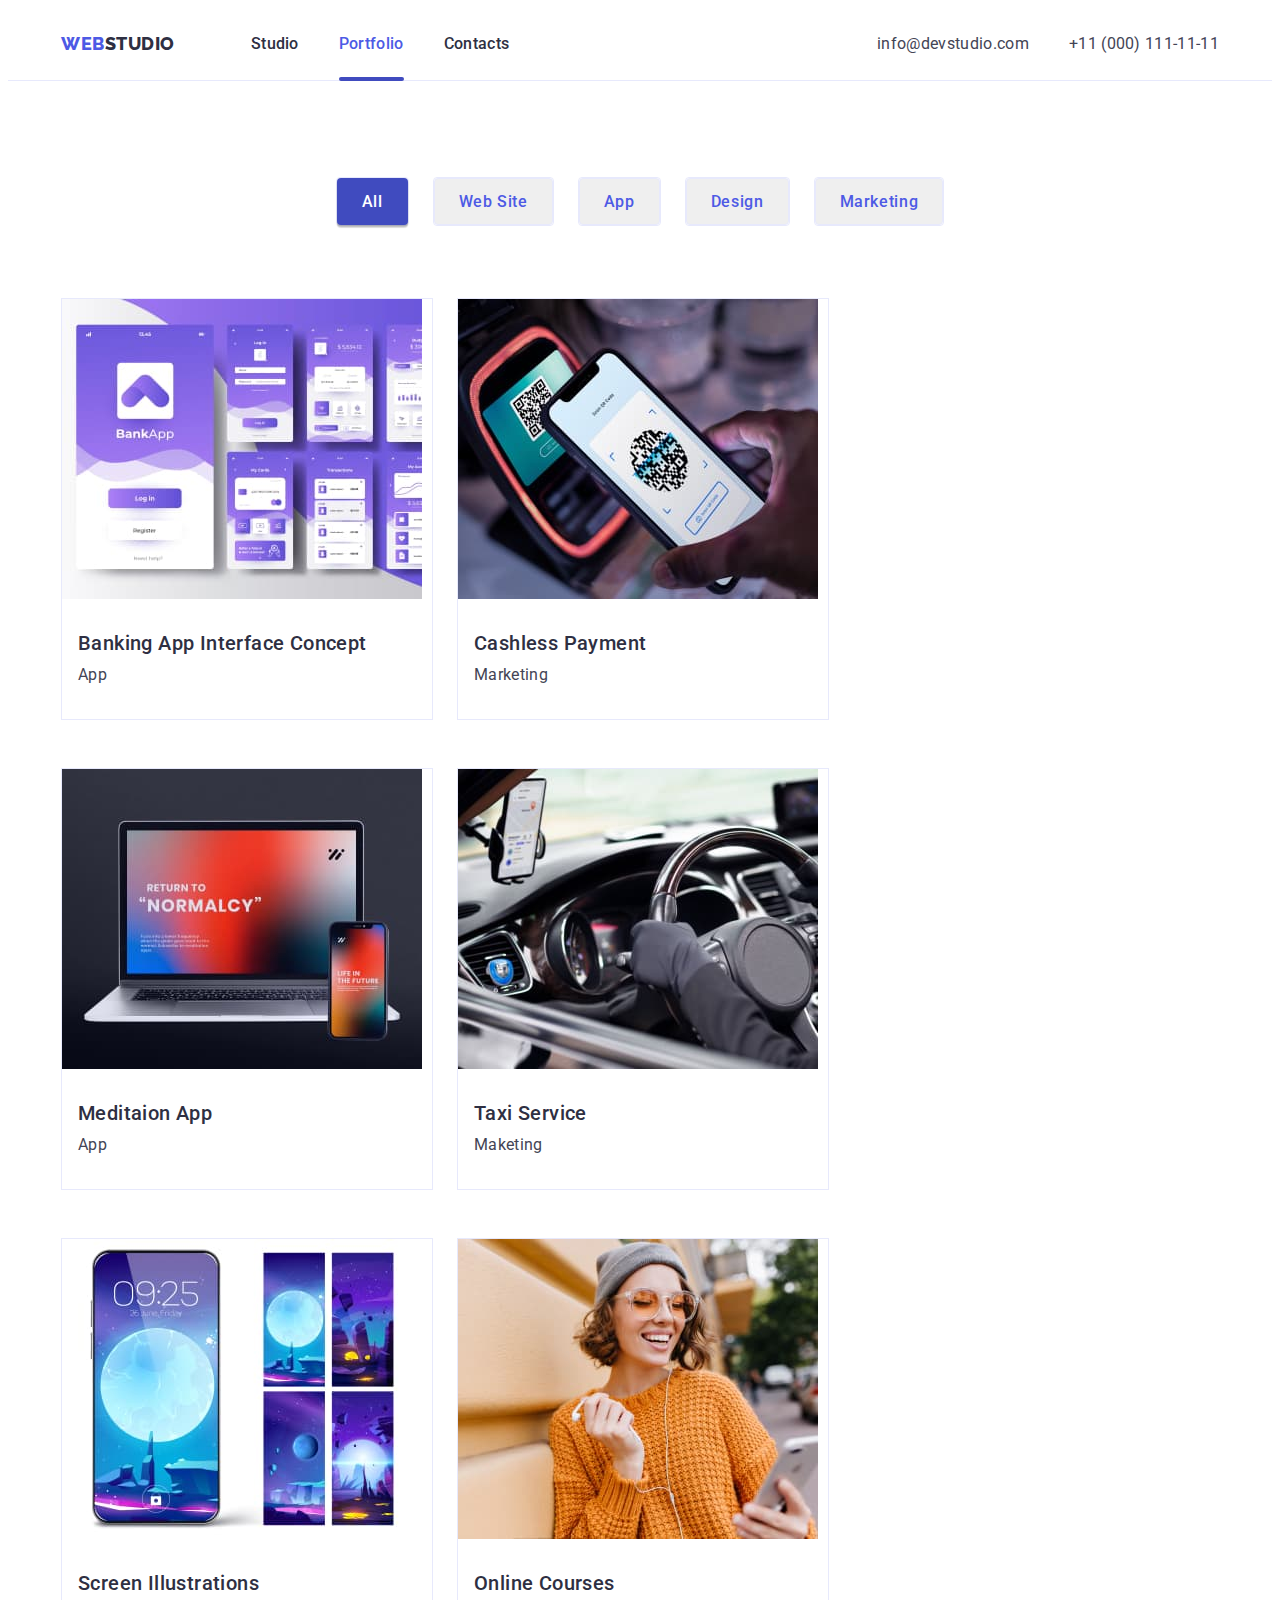
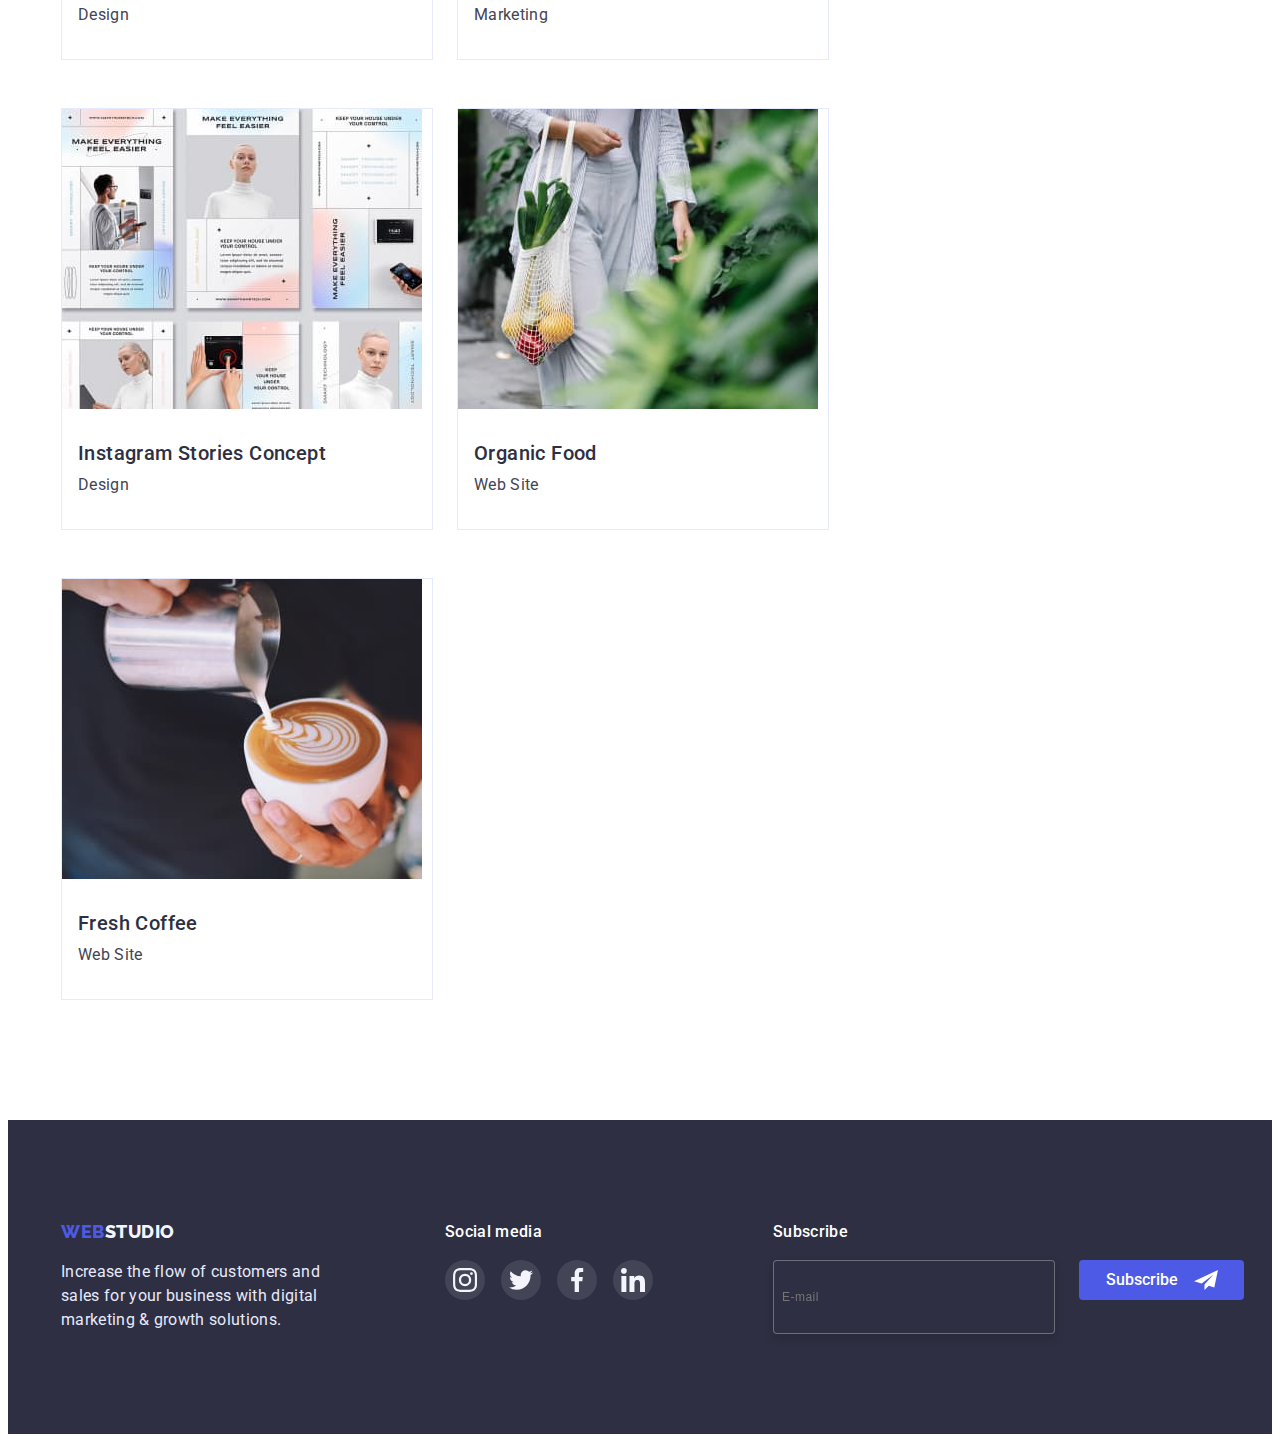
==== commit 2e3dfef5: "Modal Window Inputs" ====
--- a/portfolio.html
+++ b/portfolio.html
@@ -17,7 +17,7 @@
         <nav class="header-navigation">
             <ul class="list nav-list">
                 <li><a href="./index.html" class="header-nav">Studio</a></li>
-                <li><a href="./portfolio.html" class="header-nav current">Portfolio</a></li>
+                <li><a href="./portfolio.html" class="header-nav current position">Portfolio</a></li>
                 <li><a href="./images/Contacts.jpg" class="header-nav">Contacts</a></li>
             </ul>
         </nav>
@@ -42,66 +42,120 @@
             </ul>
             <ul class="services-list list">
                 <li class="services-item">
-                    <img src="./images/banking.jpg" alt="Banking App" width="360">
-                    <div class="services-list-wrap">
-                    <h2 class="range-list-title">Banking App Interface Concept</h2>
-                    <p class="services-text">App</p>
+                    <div>
+                        <div class="services-cover-wrap">
+                            <a class="services-item-unit" href=""><img src="./images/banking.jpg" alt="Banking App" width="360">
+                                <p class="services-cover-text">14 Stylish and User-Friendly App Design Concepts · Task Manager App · Calorie Tracker App 
+                                    · Exotic Fruit Ecommerce App · Cloud Storage App</p>     
+                        </div>
+                            <div class="services-list-wrap">
+                        <h2 class="range-list-title">Banking App Interface Concept</h2>
+                        <p class="services-text">App</p>
+                    </div></a>
                     </div>
                 </li>
                 <li class="services-item">
-                    <img src="./images/cashless.jpg" alt="Cashless Pay" width="360">
-                    <div class="services-list-wrap">
-                    <h2 class="range-list-title">Cashless Payment</h2>
-                    <p class="services-text">Marketing</p>
+                    <div>
+                        <div class="services-cover-wrap">
+                            <a class="services-item-unit" href=""><img src="./images/cashless.jpg" alt="Payment" width="360">
+                                <p class="services-cover-text">14 Stylish and User-Friendly App Design Concepts · Task Manager App · Calorie Tracker App 
+                                    · Exotic Fruit Ecommerce App · Cloud Storage App</p>     
+                        </div>
+                            <div class="services-list-wrap">
+                            <h2 class="range-list-title">Cashless Payment</h2>
+                            <p class="services-text">Marketing</p>
+                            </div></a>
                     </div>
                 </li>
                 <li class="services-item">
-                    <img src="./images/meditaion.jpg" alt="Meditaion Application" width="360">
-                    <div class="services-list-wrap">
-                    <h2 class="range-list-title">Meditaion App</h2>
-                    <p class="services-text">App</p>
+                    <div>
+                        <div class="services-cover-wrap">
+                            <a class="services-item-unit" href=""><img src="./images/meditaion.jpg" alt="Meditation App" width="360">
+                                <p class="services-cover-text">14 Stylish and User-Friendly App Design Concepts · Task Manager App · Calorie Tracker App 
+                                    · Exotic Fruit Ecommerce App · Cloud Storage App</p>     
+                        </div>
+                            <div class="services-list-wrap">
+                            <h2 class="range-list-title">Meditaion App</h2>
+                            <p class="services-text">App</p>
+                            </div></a>
                     </div>
                 </li >
                 <li class="services-item">
-                    <img src="./images/taxi.jpg" alt="Taxi Serv" width="360">
-                    <div class="services-list-wrap">
-                    <h2 class="range-list-title">Taxi Service</h2>
-                    <p class="services-text">Maketing</p>
+                    <div>
+                        <div class="services-cover-wrap">
+                            <a class="services-item-unit" href=""><img src="./images/taxi.jpg" alt="Taxi App" width="360">
+                                <p class="services-cover-text">14 Stylish and User-Friendly App Design Concepts · Task Manager App · Calorie Tracker App 
+                                    · Exotic Fruit Ecommerce App · Cloud Storage App</p>     
+                        </div>
+                            <div class="services-list-wrap">
+                            <h2 class="range-list-title">Taxi Service</h2>
+                            <p class="services-text">Maketing</p>
+                            </div></a>
                     </div>
                 </li>
                 <li class="services-item">
-                    <img src="./images/screen.jpg" alt="Screen Pics" width="360">
-                    <div class="services-list-wrap">
-                    <h2 class="range-list-title">Screen Illustrations</h2>
-                    <p class="services-text">Design</p>
+                    <div>
+                        <div class="services-cover-wrap">
+                            <a class="services-item-unit" href=""><img src="./images/screen.jpg" alt="Screen Design" width="360">
+                                <p class="services-cover-text">14 Stylish and User-Friendly App Design Concepts · Task Manager App · Calorie Tracker App 
+                                    · Exotic Fruit Ecommerce App · Cloud Storage App</p>     
+                        </div>
+                            <div class="services-list-wrap">
+                            <h2 class="range-list-title">Screen Illustrations</h2>
+                            <p class="services-text">Design</p>
+                            </div></a>
+                    </div> 
+                </li>
+                <li class="services-item">
+                    <div>
+                        <div class="services-cover-wrap">
+                            <a class="services-item-unit" href=""><img src="./images/online.jpg" alt="Online Courses" width="360">
+                                <p class="services-cover-text">14 Stylish and User-Friendly App Design Concepts · Task Manager App · Calorie Tracker App 
+                                    · Exotic Fruit Ecommerce App · Cloud Storage App</p>     
+                        </div>
+                            <div class="services-list-wrap">
+                            <h2 class="range-list-title">Online Courses</h2>
+                            <p class="services-text">Marketing</p>
+                            </div></a>
+                        </div>
+                </li>
+                <li class="services-item">
+                    <div>
+                        <div class="services-cover-wrap">
+                            <a class="services-item-unit" href=""><img src="./images/instagram.jpg" alt="Instagram Stories" width="360">
+                                <p class="services-cover-text">14 Stylish and User-Friendly App Design Concepts · Task Manager App · Calorie Tracker App 
+                                    · Exotic Fruit Ecommerce App · Cloud Storage App</p>     
+                        </div>
+                            <div class="services-list-wrap">
+                            <h2 class="range-list-title">Instagram Stories Concept</h2>
+                            <p class="services-text">Design</p>
+                            </div></a>
                     </div>
                 </li>
                 <li class="services-item">
-                    <img src="./images/online.jpg" alt="Online Courses" width="360">
-                    <div class="services-list-wrap">
-                    <h2 class="range-list-title">Online Courses</h2>
-                    <p class="services-text">Marketing</p>
-                    </div>
+                    <div>
+                        <div class="services-cover-wrap">
+                            <a class="services-item-unit" href=""><img src="./images/organic.jpg" alt="Organic Eat" width="360">
+                                <p class="services-cover-text">14 Stylish and User-Friendly App Design Concepts · Task Manager App · Calorie Tracker App 
+                                    · Exotic Fruit Ecommerce App · Cloud Storage App</p>     
+                        </div>
+                            <div class="services-list-wrap">
+                            <h2 class="range-list-title">Organic Food</h2>
+                            <p class="services-text">Web Site</p>
+                            </div></a>
+                    </div>   
                 </li>
                 <li class="services-item">
-                    <img src="./images/instagram.jpg" alt="Instagram Stories" width="360">
-                    <div class="services-list-wrap">
-                    <h2 class="range-list-title">Instagram Stories Concept</h2>
-                    <p class="services-text">Design</p>
-                    </div>
-                </li>
-                <li class="services-item">
-                    <img src="./images/organic.jpg" alt="Organic Eat" width="360">
-                    <div class="services-list-wrap">
-                    <h2 class="range-list-title">Organic Food</h2>
-                    <p class="services-text">Web Site</p>
-                    </div>
-                </li>
-                <li class="services-item">
-                    <img src="./images/fresh.jpg" alt="Hot Beverage" width="360">
-                    <div class="services-list-wrap">
-                    <h2 class="range-list-title">Fresh Coffee</h2>
-                    <p class="services-text">Web Site</p>
+                    <div>
+                        <div class="services-cover-wrap">
+                            <a class="services-item-unit" href=""><img src="./images/fresh.jpg" alt="Fresh Beverage" width="360">
+                                <p class="services-cover-text">14 Stylish and User-Friendly App Design Concepts · Task Manager App · Calorie Tracker App 
+                                    · Exotic Fruit Ecommerce App · Cloud Storage App</p>     
+                        </div>
+                            <div class="services-list-wrap">
+                            <h2 class="range-list-title">Fresh Coffee</h2>
+                            <p class="services-text">Web Site</p>
+                            </div></a>
                     </div>
                 </li>
             </div>
@@ -109,11 +163,36 @@
         </section>
     </main>
     <footer class="footer">
-        <div class="container">
-          <div class="footer-wrap">
+        <div class="container footer-container">
+            <div class="webstudio-logo">
         <a href="./index.html" class="logo-footer"><span class="accent">Web</span>Studio</a>
         <p class="footer-paragraph">Increase the flow of customers and sales for your business with digital marketing & growth solutions.</p>
-    </div>  
+    </div>
+           <div class="soc-media">
+            <h4 class="media-title">Social media</h4>
+        <ul class="list footer-social-list">
+            <li class="footer-social-item"><a href="" class="footer-social-link link"> <svg width="24" height="24">
+                <use href="./images/icons.svg#icon-instagram-2"></use>
+            </svg></a></li>
+            <li class="footer-social-item"><a href="" class="footer-social-link link"> <svg width="24" height="24">
+                <use href="./images/icons.svg#icon-twitter-1"></use>
+            </svg></a></li>
+            <li class="footer-social-item"><a href="" class="footer-social-link link"> <svg width="24" height="24">
+                <use href="./images/icons.svg#icon-facebook-1"></use>
+            </svg></a></li>
+            <li class="footer-social-item"><a href="" class="footer-social-link link"> <svg width="24" height="24">
+                <use href="./images/icons.svg#icon-linkedin-1"></use>
+            </svg></a></li>
+        </ul>
+    </div>
+    <div class="subscribe-wrap">
+        <div class="title-wrap">
+        <strong class="media-title">Subscribe</strong>
+        <input type="email" placeholder="E-mail" name="subscribe" class="email-footer">
+    </div>
+        <button type="submit" class="footer-button">Subscribe <svg width="24px" height="24">
+            <use class="frame-icon" href="./images/symbol-defs (moda).svg#icon-Frame-3-1"></svg></button>
+    </div>
         </div>
     </footer>
 </body>
--- a/css/styles.css
+++ b/css/styles.css
@@ -40,11 +40,17 @@
 
 .header-nav {
     text-decoration: none;
+    transition-property: var(--accent-color);
+    transition-duration: 250ms;
+    transition-timing-function: cubic-bezier(0.4, 0, 0.2, 1);
 }
 
 
 .header-mail {
     text-decoration: none;
+    transition-property: var(--accent-color);
+    transition-duration: 250ms;
+    transition-timing-function: cubic-bezier(0.4, 0, 0.2, 1);
 }
 
 .header-mail:hover, .header-mail:focus {
@@ -54,6 +60,13 @@
 
 .header-tel{
     text-decoration: none;
+    transition-property: var(--accent-color);
+    transition-duration: 250ms;
+    transition-timing-function: cubic-bezier(0.4, 0, 0.2, 1);
+}
+
+.header-tel:hover, .header-tel:focus {
+    color: var(--accent-color);
 }
 
 .list {
@@ -82,6 +95,24 @@
 
 .header-nav.current{
     color: var(--accent-color);
+}
+
+
+.position {
+    position: relative;
+    
+}
+
+.header-nav.current::after{
+content: '';
+position: absolute;
+width: 100%;
+height: 4px;
+left: 0px;
+top: 48px;
+background: #404BBF;
+border-radius: 2px;
+margin-top:-5px;
 }
 
 .header-mail {
@@ -111,18 +142,25 @@
 padding: 12px 24px;
 border: 1px solid #E7E9FC;
 border-radius: 4px;
+transition-property: var(--accent-color);
+transition-duration: 250ms;
+transition-timing-function: cubic-bezier(0.4, 0, 0.2, 1);
 }
 
 .list-button:hover, .list-button:focus{
     background-color: var(--accent-color);
     color:var(--hero-text-color) ;
     padding: 12px 24px;
+    box-shadow: 0px 3px 1px rgba(0, 0, 0, 0.1), 0px 2px 1px rgba(0, 0, 0, 0.08), 0px 2px 2px rgba(0, 0, 0, 0.12);
+    border-color: transparent;
 }
 
 .list-button.primary{
     color:var(--hero-text-color);
     background-color: var(--primary-button-color);
     padding: 12px 24px;
+    box-shadow: 0px 3px 1px rgba(0, 0, 0, 0.1), 0px 2px 1px rgba(0, 0, 0, 0.08), 0px 2px 2px rgba(0, 0, 0, 0.12);
+    border-color: transparent;
 }
 
 
@@ -147,7 +185,6 @@
 line-height: 1.2;
 letter-spacing: 0.02em;
 color:var(--primary-text-color);
-margin-bottom: 8px;
 }
 
 .services-text {
@@ -214,7 +251,6 @@
 text-align: center;
 letter-spacing: 0.02em;
 color: var(--hero-text-color);
-background-color: var(--primary-text-color);
 width: 507px;
 margin: 0 auto;
 }
@@ -236,13 +272,30 @@
 border-radius: 4px;
 border-color: var(--accent-color);
 border-right-color: var(--accent-color);
-}
-
-
-.section-title{
+transition-property: var(--accent-color);
+transition-duration: 250ms;
+transition-timing-function: cubic-bezier(0.4, 0, 0.2, 1);
+}
+
+
+.hero-container{
+    min-width: 1440px;
+    min-height: 600px;
     background-color: var(--primary-text-color);
     padding-bottom: 188px;
-    padding-top: 188px;    
+    padding-top: 188px;
+    background-image: linear-gradient(to right,
+    rgba(46, 47, 66, 0.7),
+    rgba(46, 47, 66, 0.7)
+    ), url(../images/people-office\ 1.jpg);
+    background-size: cover;
+    background-position: center;
+    background-repeat: no-repeat;
+}
+
+
+.hero-container {
+
 }
 
 .hero-button:hover, .hero-button:focus{
@@ -256,6 +309,7 @@
     line-height: 1.2;
     letter-spacing: 0.02em;
     margin-bottom: 8px;
+    margin-top: 8px;
 }
 
 .hero {
@@ -278,19 +332,21 @@
 }
 
 .paragraph-title{
-    font-weight: 400;
-    font-size: 16px;
-    letter-spacing: 0.02em;
+font-weight: 400;
+font-size: 16px;
+line-height: 1.5;
+letter-spacing: 0.02em;
+color: #434455;
+width: 264px;
     }
 
    .paragraph-title-issue{
-    line-height: 1.5;
+    line-height:1.5;
     color:var(--paragraph-text-color)
    }
  
 
 .services-title {
-    font-weight: 700;
     font-size: 36px;
     line-height: 1.2;
     letter-spacing: 0.02em;
@@ -324,7 +380,6 @@
 font-size: 20px;
 line-height: 1.2;
 letter-spacing: 0.02em;
-margin-bottom: 8px;
 }
 
 .team-position{
@@ -333,8 +388,70 @@
 line-height: 1.5;
 letter-spacing: 0.02em;
 color: var(--paragraph-text-color);
-
-}
+}
+
+.customers-section {
+    padding-top: 130px;
+    padding-bottom: 120px;
+
+}
+
+.customers-title{
+
+font-size: 36px;
+line-height: 40px;
+text-align: center;
+letter-spacing: 0.02em;
+text-transform: capitalize;
+color: var(--primary-text-color);
+margin-bottom: 72px;
+}
+
+.company-list {
+    display: flex;
+    gap: 24px;
+}
+
+.company-list-item {
+    width: 168px;
+    height: 88px;
+    border: 1px solid #8e8f99;
+    border-radius: 4px;
+    transition-property: #404bbf;
+    transition-duration: 250ms;
+    transition-timing-function: cubic-bezier(0.4, 0, 0.2, 1);
+}
+
+.company-list-item:is(:hover, :focus) {
+border-color: #404BBF;
+}
+
+.company-icon-link {
+    display: flex;
+    justify-content: center;
+    align-items: center;
+    width: 100%;
+    height: 100%; 
+}
+
+.use-icon {
+    transition-duration: 250ms;
+    transition-timing-function: cubic-bezier(0.4, 0, 0.2, 1);
+}
+
+.use-icon {
+    fill: #8E8F99;
+}
+
+.company-icon-link:is(:hover, :focus) {
+    border-color: #404BBF;
+}
+
+.company-icon-link:is(:hover, :focus) .use-icon {
+    fill: #404BBF;
+}
+
+
 
 
 p, h1, h2, h3, h4, h5, h6 {
@@ -351,7 +468,7 @@
     padding-left: 15px;
     padding-right: 15px;
     margin: 0 auto;
-    
+
 }
 
 img {
@@ -361,10 +478,6 @@
 }
 
 
-.advantages-list {
-    display: flex;
-}
-
 .monitor-list{
     display: flex;
     gap: 24px;
@@ -376,6 +489,7 @@
     padding-bottom: 120px;
 }
 
+
 .services-section {
     padding-bottom: 120px;
 }
@@ -386,9 +500,9 @@
     
 }
 .header {
-    border-bottom: 1px solid #E7E9FC;
     padding-top: 24px;
     padding-bottom: 24px;
+    border-bottom: 1px solid #E7E9FC;
 }
 
 .address-list {
@@ -407,19 +521,43 @@
 }
 
 .services-item {
-    border-bottom: 1px solid #E7E9FC;
-    border-right: 1px solid #E7E9FC;
-    border-left: 1px solid #E7E9FC;
+    border: 1px solid #E7E9FC;
     width: calc((100% - 48px) / 3);
-}
-
-.container-item{
-    margin-right: 24px;
-}
-
-.container-item:nth-child(3){
-    margin-right: 0;
-}
+    position: relative;
+}
+
+.services-item-unit{
+    display: block;
+    transition-duration: 250ms;
+    transition-timing-function: cubic-bezier(0.4, 0, 0.2, 1);
+    text-decoration: none;
+}
+
+.services-item-unit:hover{
+    box-shadow: 0px 1px 6px rgba(46, 47, 66, 0.08);
+}
+
+.services-item-unit:focus{
+    box-shadow: 0px 1px 6px rgba(46, 47, 66, 0.08);
+}
+
+.advantages-list {
+    gap: 24px;
+    display: flex;
+}
+
+
+.webstudio-picture {
+    display: flex;
+    justify-content: center;
+    align-items: center;
+    width: 264px;
+    height: 112px;
+    background: #F4F4FD;
+    border-radius: 4px;
+}
+
+
 
 .team-item-wrap {
 display: flex;
@@ -430,12 +568,13 @@
 padding-bottom: 32px;
 gap: 8px;
 border-radius: 0px 0px 4px 4px;
-box-shadow: 0px 1px 6px rgba(46, 47, 66, 0.08), 0px 1px 1px rgba(46, 47, 66, 0.16), 0px 2px 1px rgba(46, 47, 66, 0.08);
-    
+  
 }
 
 .team-image-item{
     background-color: #FFFFFF;
+    box-shadow: 0px 1px 6px rgba(46, 47, 66, 0.08), 0px 1px 1px rgba(46, 47, 66, 0.16), 0px 2px 1px rgba(46, 47, 66, 0.08);
+  
 }
 
 .team-section {
@@ -444,6 +583,37 @@
     padding-bottom: 120px
 }
 
+.team-social-list{
+    display: flex;
+    justify-content: center;
+    gap: 24px;
+}
+
+.team-social-item{
+    width: 40px;
+    height: 40px;
+}
+
+.team-social-link {
+    width: 100%;
+    height: 100%;
+    border-radius: 50%;
+    display: flex;
+    justify-content: center;
+    align-items: center;
+    background-color: var(--accent-color);
+    transition-duration: 250ms;
+    transition-timing-function: cubic-bezier(0.4, 0, 0.2, 1);
+}
+
+
+.team-social-link:hover {
+    background-color: #404BBF;
+}
+
+.team-social-link:focus {
+    background-color: #404BBF;
+}
 
 
 .footer{
@@ -451,3 +621,352 @@
     padding-top: 100px;
     padding-bottom: 100px;
 }
+
+.media-title{
+font-weight: 500;
+font-size: 16px;
+line-height: 1.5;
+letter-spacing: 0.02em;
+color: #FFFFFF;
+display: flex;
+margin-bottom: 16px;
+}
+
+
+.footer-social-list {
+    display: flex;
+    justify-content: center;
+    gap:16px;
+}
+
+.footer-social-item{
+    width: 40px;
+    height: 40px;
+}
+
+.footer-social-link {
+    width: 100%;
+    height: 100%;
+    border-radius: 50%;
+    display: flex;
+    justify-content: center;
+    align-items: center;
+    background-color: rgba(255, 255, 255, 0.1);
+    transition-duration: 250ms;
+    transition-timing-function: cubic-bezier(0.4, 0, 0.2, 1);
+}
+
+
+.footer-social-link:hover {
+    background-color: #31D0AA;
+}
+
+.footer-social-link:focus {
+    background-color: #31D0AA;
+}
+
+
+.footer-container {
+    display: flex;
+    justify-content: flex-start;
+    align-items: flex-start;
+    gap: 120px;
+}
+
+.backdrop {
+    position: fixed;
+    top: 0;
+    width: 100%;
+    height: 100%;
+    background-color:#2E2F4266;
+    transition: opacity 300ms linear, visibility 300ms linear;
+}
+
+.modal {
+    position: absolute;
+    top: 50%;
+    left: 50%;
+    transform: translate(-50%, -50%) rotate(360deg);
+    width: 408px;
+    min-height: 576px;
+    background-color: #FCFCFC;
+    border-radius: 4px;
+    box-shadow: 0px 1px 1px rgba(0, 0, 0, 0.14), 0px 1px 3px rgba(0, 0, 0, 0.12), 0px 2px 1px rgba(0, 0, 0, 0.2);
+    padding: 24px;
+    transition: transform 500ms linear;
+}
+
+.backdrop.is-hidden .modal {
+    transform: translate(-50%, -50%) rotate(0);
+}
+
+.modal-close {
+    width: 24px;
+    height: 24px;
+    border: 1px solid rgba(0, 0, 0, 0.1);
+    border-radius: 50%;
+    background-color: #E7E9FC;
+    cursor: pointer;
+    display: flex;
+    align-items: center;
+    justify-content: center;
+    margin-left: auto;
+    padding: 0;
+    margin-bottom: 24px;
+    transition-duration: 250ms;
+    transition-timing-function: cubic-bezier(0.4, 0, 0.2, 1);
+}
+
+.modal-close:hover{
+    background: #404BBF;
+border: 1px solid rgba(0, 0, 0, 0.1);
+fill: #E7E9FC;
+}
+
+.modal-close:focus{
+    background: #404BBF;
+border: 1px solid rgba(0, 0, 0, 0.1);
+fill: #E7E9FC;
+}
+
+.is-hidden {
+    opacity: 0;
+    visibility: hidden;
+    pointer-events: none;
+}
+
+.services-cover-text{
+position: absolute;
+top: 0;
+font-style: normal;
+font-weight: 400;
+font-size: 16px;
+line-height: 1.5;
+letter-spacing: 0.02em;
+color:#F4F4FD;
+background-color: #4D5AE5;
+padding: 40px 32px;
+height: 100%;
+transform: translateY(100%);
+transition: transform 300ms linear;
+}
+
+.services-cover-wrap {
+    position: relative;
+    overflow: hidden;
+}
+
+.services-item:hover .services-cover-text{
+transform: translateY(0);
+}
+
+.services-item:focus{
+    transform: translateY(0);
+}
+
+.modal-title {
+font-weight: 500;
+font-size: 16px;
+line-height: 1.5;
+color: #2E2F42;
+text-align: center;
+letter-spacing: 0.02em;
+margin-bottom: 16px;
+}
+
+.modal-input {
+width: 360px;
+height: 58px;
+background: #FCFCFC;
+border: 1px solid rgba(33, 33, 33, 0.2);
+border-radius: 4px;
+margin-bottom: 8px;
+font-weight: 400;
+font-size: 12px;
+line-height: 1.16px;
+letter-spacing: 0.04em;
+color: #8E8F99;
+padding-left: 38px;
+outline: transparent;
+transition-duration: 250ms;
+transition-timing-function: cubic-bezier(0.4, 0, 0.2, 1);
+}
+
+.input-title {
+font-weight: 400;
+font-size: 12px;
+line-height: 1.16;
+display: inline-block;
+margin-bottom: 4px;
+letter-spacing: 0.04em;
+color: #8E8F99;
+}
+
+.modal-field{
+    position: relative;
+}
+
+.modal-icon {
+    position: absolute;
+    left: 16px;
+    top: 50px;
+    transform: translatey(-50%);
+    transition-duration: 250ms;
+    transition-timing-function: cubic-bezier(0.4, 0, 0.2, 1);
+}
+
+.modal-input:focus {
+    border-color:var(--accent-color);
+}
+
+.modal-input:focus + .modal-icon {
+    fill: var(--accent-color);
+}
+
+.modal-message{
+    width: 360px;
+    height: 120px;
+    font-weight: 400;
+    font-size: 12px;
+    line-height: 14px;
+    letter-spacing: 0.04em;
+    color: rgba(117, 117, 117, 0.5);
+    padding:8px 16px;
+    resize: none;
+    border: 1px solid rgba(33, 33, 33, 0.2);
+    border-radius: 4px;
+    margin-bottom: 16px;
+    
+}
+
+.modal-message:focus{
+    border-color: var(--accent-color);
+    outline: none;
+    transition-duration: 250ms;
+    transition-timing-function: cubic-bezier(0.4, 0, 0.2, 1);
+}
+
+
+.modal-label{
+    position: relative;
+}
+
+.modal-button{
+    display: flex;
+    align-items: center;
+    justify-content:center;
+    margin: 0 auto;
+    cursor: pointer;
+    letter-spacing: 0.04em;
+    font-family: inherit;
+    font-weight: 500;
+    font-size: 16px;
+    line-height: 1.5;
+    padding: 16px 32px;
+    background: #4D5AE5;
+    color: #FFFFFF;
+    box-shadow: 0px 4px 4px rgba(0, 0, 0, 0.15);
+    border-radius: 4px;
+    width: 169px;
+    height: 56px;
+    border-color: transparent;
+    transition-duration: 250ms;
+    transition-timing-function: cubic-bezier(0.4, 0, 0.2, 1);
+}
+
+
+.modal-button:hover {
+    background-color: #404BBF;
+}
+
+.check-text {
+    font-weight: 400;
+font-size: 12px;
+line-height: 1.16;
+letter-spacing: 0.04em;
+color: #757575;
+display: flex;
+align-items: flex-end;
+}
+
+.check-text::before {
+    content: '';
+    width: 16px;
+    height: 16px;
+    border: 1.25px solid #2E2F42;
+    border-radius: 2px;
+    margin-right: 8px;
+}
+
+.input-check:checked + .check-text::before {
+    background-color: #404BBF;
+    border: none;
+    background-image: url(../images/check.svg);
+    background-repeat: no-repeat;
+    background-position: center;
+}
+
+.input-check:focus + .check-text::before {
+    border-color:#404BBF;
+}
+
+.check-box {
+    margin-bottom: 24px;
+}
+
+.policy-link {
+    padding-left: 4px;
+}
+
+.email-footer {
+    font-weight: 400;
+font-size: 12px;
+line-height: 2;
+letter-spacing: 0.04em;
+color: rgba(255, 255, 255, 0.6);
+border: 1px solid rgba(255, 255, 255, 0.3);
+filter: drop-shadow(0px 4px 4px rgba(0, 0, 0, 0.15));
+border-radius: 4px;
+Width:264px;
+Height:40px;
+background-color: #2E2F42;
+padding: 16px 8px;
+}
+
+.footer-button {
+    padding: 8px 24px;
+    background-color: #4D5AE5;
+    color: #FFFFFF;
+    font-family:inherit;
+    font-style: normal;
+    font-weight: 500;
+    font-size: 16px;
+    line-height: 1.5;
+    border-radius: 4px;
+    border-color: transparent;
+    min-width: 165px;
+    height: 40px;
+    display: flex;
+    justify-content: center;
+    align-items: center;
+    gap: 16px;
+    transform: translateY(100%);
+    cursor: pointer;
+    transition-duration: 250ms;
+    transition-timing-function: cubic-bezier(0.4, 0, 0.2, 1);
+}
+
+.footer-button:hover, .footer-button:focus {
+    background-color: #404BBF;
+
+}
+
+.subscribe-wrap {
+    display: flex;
+    margin-left: auto;
+    gap: 24px;
+}
+
+
+
+
